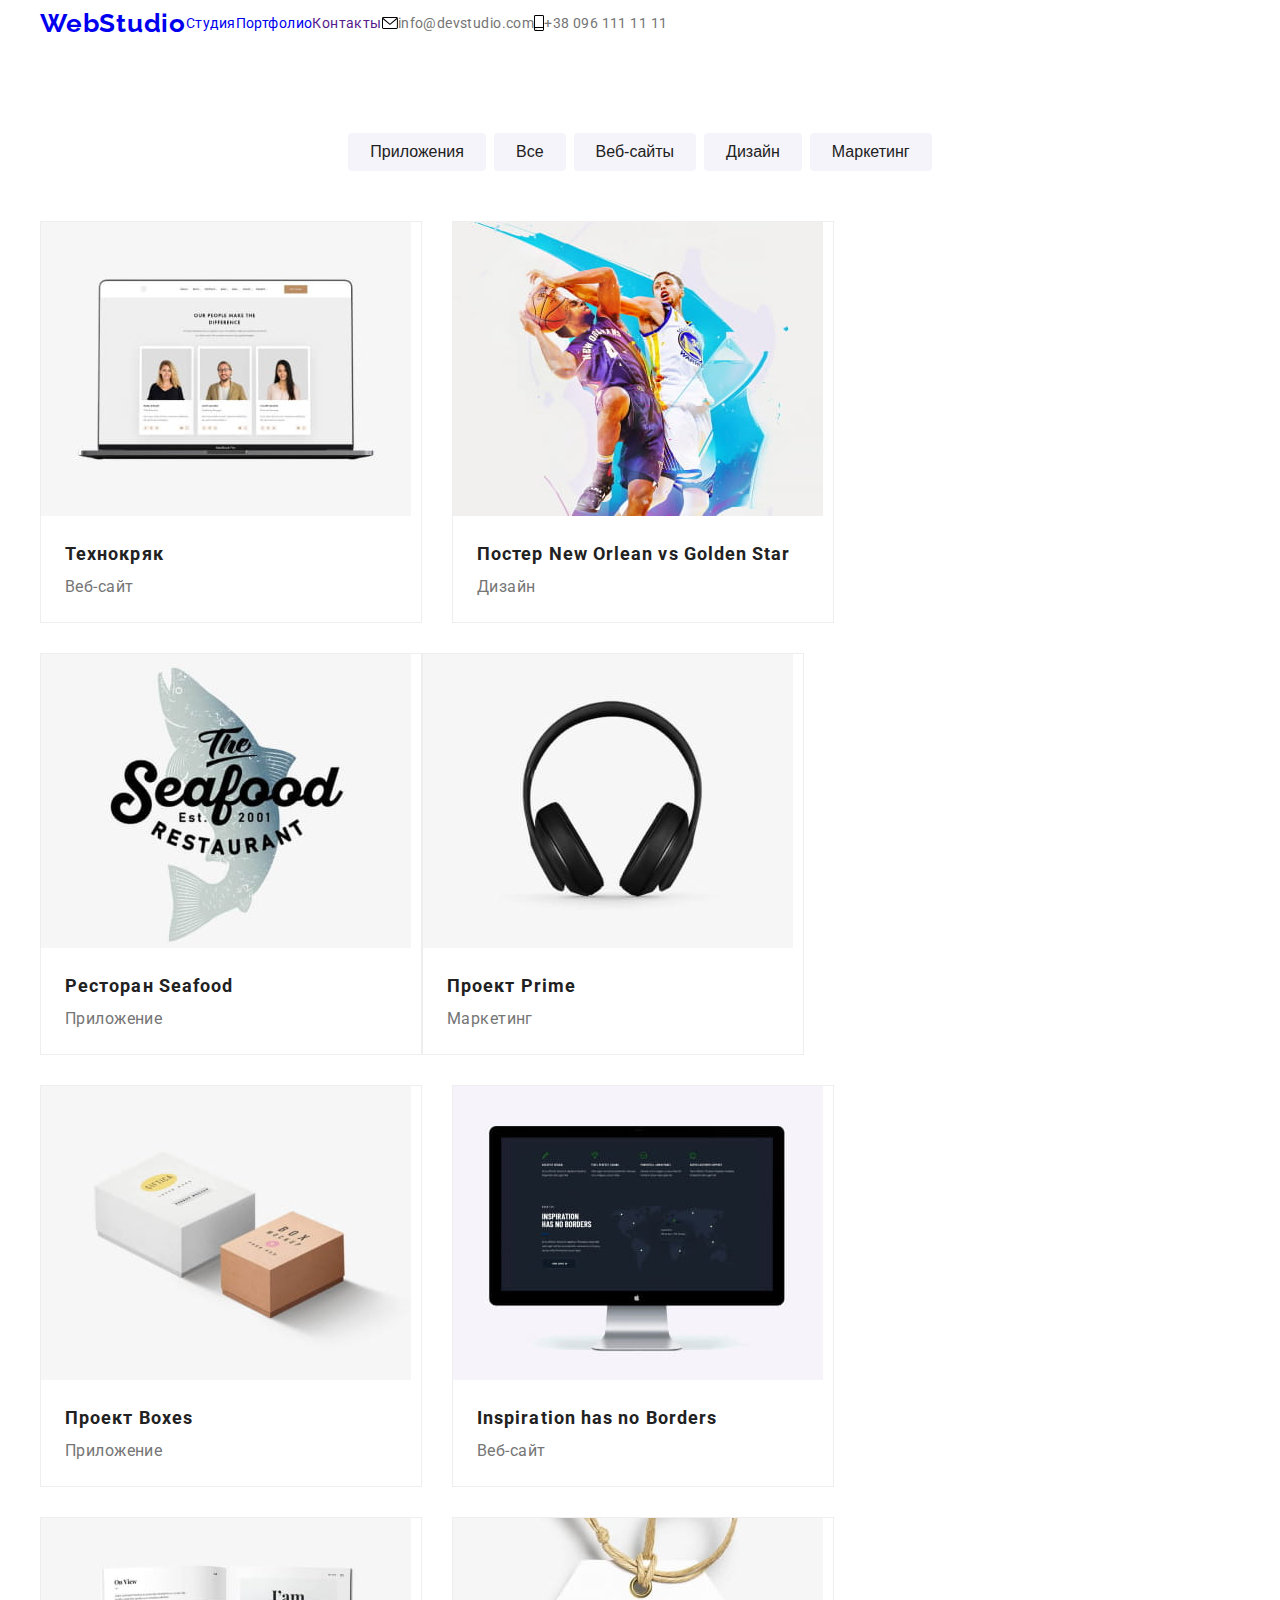
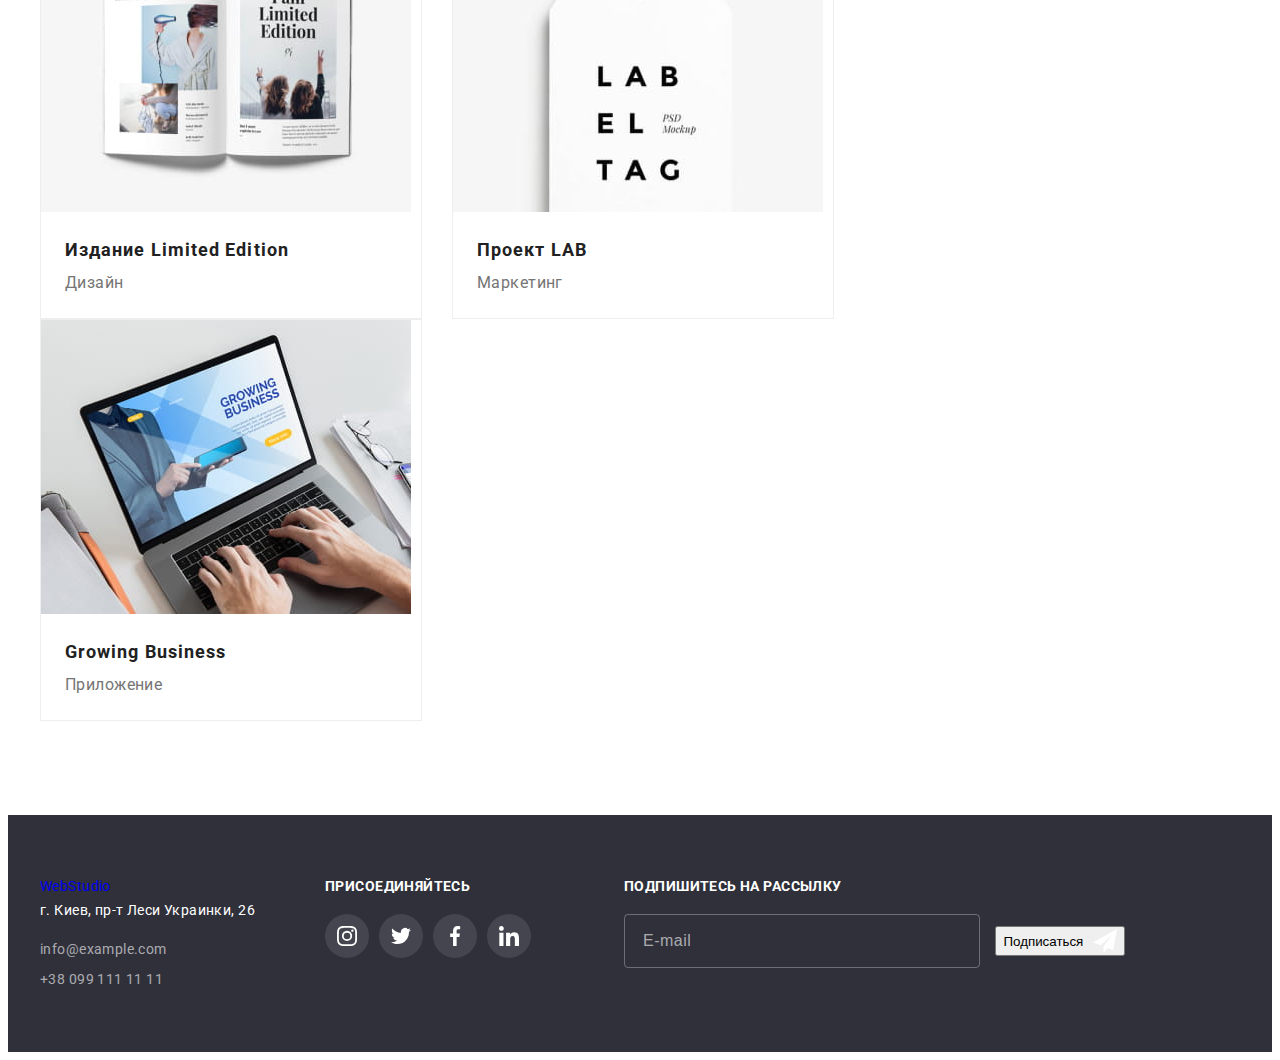
==== portfolio.html @ 0dbab4e1 "BEM" ====
<!DOCTYPE html>
<html lang="ru">
<head>
    <meta charset="UTF-8">
    <meta http-equiv="X-UA-Compatible" content="IE=edge">
    <meta name="viewport" content="width=device-width, initial-scale=1.0">
    <title>Портфолио</title>
    <link rel="stylesheet" href="https://cdnjs.cloudflare.com/ajax/libs/modern-normalize/1.0.0/modern-normalize.min.css"
        integrity="sha512-ISS7cAi1PEhQ8jnbJpJZMd29NlhNj4AWYyLOSp2CE/CsHxTCu+r+t0D2yoJudVrd0/8fTVPUVDzY5Tvli75u/g=="
        crossorigin="anonymous" />
    <link rel="preconnect" href="https://fonts.gstatic.com">
    <link href="https://fonts.googleapis.com/css2?family=Raleway:wght@700&family=Roboto:wght@400;500;700;900&display=swap"
        rel="stylesheet">
    <link rel="stylesheet" href="./css/styles.css">
</head>
<body>
    <!-- Шапка -->
    <header class="border">
        <div class="container flex">
            <a class="logo link" href="./index.html"><span class="logo-first">Web</span><span
                    class="logo-second">Studio</span></a>
            <nav class="pagination">
                <ul class="pagination-list list flex">
                    <li class="pagination-list-item">
                        <a class="pagination-link link" href="./index.html">Студия</a>
                    </li>
                    <li class="pagination-list-item">
                        <a class="pagination-link link current" href="./portfolio.html">Портфолио</a>
                    </li>
                    <li class="pagination-list-item">
                        <a class="pagination-link link" href="">Контакты</a>
                    </li>
                </ul>
            </nav>
            <a class="header-link-mail link flex" href="mailto:info@devstudio.com">
                <svg class="icon-mail" width="16px" height="12px">
                    <use href="./images/icons.svg#icon-envelope">
                    </use>
                </svg>info@devstudio.com</a>
            <a class="header-link-phone link flex" href="tel:+380961111111">
                <svg class="icon-phone" width="10px" height="16px">
                    <use href="./images/icons.svg#icon-smartphone">
                    </use>
                </svg>+38 096 111 11 11</a>
        </div>
    </header>
    <!-- Уникальный контент -->
    <main>
    <section class="gallery">
        <div class="container">
       <h1 class="visually-hidden">Портфолио</h1>
       <!-- Кнопки фильтра -->
       <ul class="buttons-list list flex">
           <li class="buttons-list-item"><button class="gallery-btn btn" type="button">Приложения</button></li>
           <li class="buttons-list-item"><button class="gallery-btn btn" type="button">Все</button></li>
           <li class="buttons-list-item"><button class="gallery-btn btn" type="button">Веб-сайты</button></li>
           <li class="buttons-list-item"><button class="gallery-btn btn" type="button">Дизайн</button></li>
           <li class="buttons-list-item"><button class="gallery-btn btn" type="button">Маркетинг</button></li>
       </ul>
       <!-- Галерея работ -->
       <ul class="gallery-list list flex">
           <li class="gallery-list-item">
               <div class="gallery-text-img">
                   <img src="./images/portfolio/img1.jpg" alt="изображение странички сайта на мониторе ноутбука" width="370" height="294">
                   <div class="gallery-overlay">
                       <p class="gallery-text-item">Технокряк это современная площадка распространения коронавируса. Компании используют эту платформу для цифрового
                    шпионажа и атак на защищённые серверa конкурентов.</p>
                   </div>
               </div>
               <div class="gallery-list-item-text">
               <h2 class="gallery-list-title title">Технокряк</h2>
               <p class="text">Веб-сайт</p>
            </div>
           </li>
           <li class="gallery-list-item">
                <div class="gallery-text-img">
               <img src="./images/portfolio/img2.jpg" alt="постер с двумя баскетболистами в прыжке" width="370" height="294">
               <div class="gallery-overlay">
                       <p class="gallery-text-item">Технокряк это современная площадка распространения коронавируса. Компании используют эту платформу для цифрового
                    шпионажа и атак на защищённые серверa конкурентов.</p>
                    </div>
                    </div>
               <div class="gallery-list-item-text">
               <h2 class="gallery-list-title title">Постер New Orlean vs Golden Star</h2>
               <p class="text">Дизайн</p>
               </div>
           </li>
           <li class="gallery-list-item">
                <div class="gallery-text-img">
               <img src="./images/portfolio/img3.jpg" alt="логотип ресторана" width="370" height="294">
               <div class="gallery-overlay">
                       <p class="gallery-text-item">Технокряк это современная площадка распространения коронавируса. Компании используют эту платформу для цифрового
                    шпионажа и атак на защищённые серверa конкурентов.</p>
                    </div>
                    </div>
               <div class="gallery-list-item-text">
               <h2 class="gallery-list-title title">Ресторан Seafood</h2>
               <p class="text">Приложение</p>
               </div>
           </li>
           <li class="gallery-list-item">
                <div class="gallery-text-img">
               <img src="./images/portfolio/img4.jpg" alt="студийные наушники" width="370" height="294">
               <div class="gallery-overlay">
                       <p class="gallery-text-item">Технокряк это современная площадка распространения коронавируса. Компании используют эту платформу для цифрового
                    шпионажа и атак на защищённые серверa конкурентов.</p>
                    </div>
                    </div>
               <div class="gallery-list-item-text">
               <h2 class="gallery-list-title title">Проект Prime</h2>
               <p class="text">Маркетинг</p>
               </div>
           </li>
           <li class="gallery-list-item">
                <div class="gallery-text-img">
               <img src="./images/portfolio/img5.jpg" alt="две коробки - белая и светло-коричневая" width="370" height="294">
               <div class="gallery-overlay">
                       <p class="gallery-text-item">Технокряк это современная площадка распространения коронавируса. Компании используют эту платформу для цифрового
                    шпионажа и атак на защищённые серверa конкурентов.</p>
                    </div>
                    </div>
               <div class="gallery-list-item-text">
               <h2 class="gallery-list-title title">Проект Boxes</h2>
               <p class="text">Приложение</p>
               </div>
           </li>
           <li class="gallery-list-item">
                <div class="gallery-text-img">
               <img src="./images/portfolio/img6.jpg" alt="страничка сайта на экране монитора" width="370" height="294">
               <div class="gallery-overlay">
                       <p class="gallery-text-item">Технокряк это современная площадка распространения коронавируса. Компании используют эту платформу для цифрового
                    шпионажа и атак на защищённые серверa конкурентов.</p>
                    </div>
                    </div>
               <div class="gallery-list-item-text">
               <h2 class="gallery-list-title title" lang="en">Inspiration has no Borders</h2>
               <p class="text">Веб-сайт</p>
               </div>
           </li>
           <li class="gallery-list-item">
                <div class="gallery-text-img">
               <img src="./images/portfolio/img7.jpg" alt="разворот книги" width="370" height="294">
               <div class="gallery-overlay">
                       <p class="gallery-text-item">Технокряк это современная площадка распространения коронавируса. Компании используют эту платформу для цифрового
                    шпионажа и атак на защищённые серверa конкурентов.</p>
                    </div>
                    </div>
               <div class="gallery-list-item-text">
               <h2 class="gallery-list-title title">Издание Limited Edition</h2>
               <p class="text">Дизайн</p>
               </div>
           </li>
           <li class="gallery-list-item">
                <div class="gallery-text-img">
               <img src="./images/portfolio/img8.jpg" alt="бирка на веревке" width="370" height="294">
               <div class="gallery-overlay">
                       <p class="gallery-text-item">Технокряк это современная площадка распространения коронавируса. Компании используют эту платформу для цифрового
                    шпионажа и атак на защищённые серверa конкурентов.</p>
                    </div>
                    </div>
               <div class="gallery-list-item-text">
               <h2 class="gallery-list-title title">Проект LAB</h2>
               <p class="text">Маркетинг</p>
           </div>
           </li>
           <li class="gallery-list-item">
                <div class="gallery-text-img">
               <img src="./images/portfolio/img9.jpg" alt="человек работает за ноутбуком" width="370" height="294">
               <div class="gallery-overlay">
                       <p class="gallery-text-item">Технокряк это современная площадка распространения коронавируса. Компании используют эту платформу для цифрового
                    шпионажа и атак на защищённые серверa конкурентов.</p>
                    </div>
                    </div>
               <div class="gallery-list-item-text">
               <h2 class="gallery-list-title title" lang="en">Growing Business</h2>
               <p class="text">Приложение</p>
               </div>
           </li>
       </ul>
    </div>
    </section>
    </main>
    <!-- Футер -->
    <footer class="footer">
        <div class="container">
            <div class="footer-flex flex">
                <div class="left">
                    <a class="logo-down link" href="./index.html"><span class="logo-end-first">Web</span><span
                            class="logo-end-second">Studio</span></a>
                    <address>
                        <ul class="adress-list list">
                            <li class="item map-item"><a class="adress-map-link link"
                                    href="https://goo.gl/maps/PGJLxn3vR8UXmiXZ6" target="blanc" rel="noopener noreferrer">г.
                                    Киев, пр-т Леси Украинки, 26</a></li>
                            <li class="item mail-item"><a class="adress-mail-link link"
                                    href="mailto:info@example.com">info@example.com</a></li>
                            <li class="item phone-item"><a class="adress-phone-link link" href="tel:+380991111111">+38 099
                                    111 11 11</a></li>
                        </ul>
                    </address>
                </div>
                <div class="middle">
                    <p class="footer-text text">присоединяйтесь</p>
                    <ul class="footer-s-list list flex">
                        <li class="footer-s-list-item">
                            <a class="footer-s-link link flex" href="">
                                <svg class="footer-s-link-icon" width="20px" height="20px">
                                    <use href="./images/icons.svg#icon-insta"></use>
                                </svg>
                            </a>
                        </li>
                        <li class="footer-s-list-item">
                            <a class="footer-s-link link flex" href="">
                                <svg class="footer-s-link-icon" width="20px" height="20px">
                                    <use href="./images/icons.svg#icon-twit"></use>
                                </svg>
                            </a>
                        </li>
                        <li class="footer-s-list-item">
                            <a class="footer-s-link link flex" href="">
                                <svg class="footer-s-link-icon" width="20px" height="20px">
                                    <use href="./images/icons.svg#icon-fbook"></use>
                                </svg>
                            </a>
                        </li>
                        <li class="footer-s-list-item">
                            <a class="footer-s-link link flex" href="">
                                <svg class="footer-s-link-icon" width="20px" height="20px">
                                    <use href="./images/icons.svg#icon-lin"></use>
                                </svg>
                            </a>
                        </li>
                    </ul>
                </div>
                <div class="right">
                    <form class="footer-form">
                        <p class="footer-text text">подпишитесь на рассылку</p>
                        <label class="footer-label label">
                            <input class="footer-input" type="email" name="email" placeholder="E-mail">
                        </label>
                        <button class="footer-submit-btn btn" type="submit">Подписаться
                            <svg class="footer-icon-send" width="24px" height="24px">
                                <use href="./images/icons.svg#icon-send"></use>
                            </svg>
                        </button>
                    </form>
                </div>
            </div>
        </div>
    </footer>
</body>

</html>
---- css/styles.css ----
/* цвет основного текста #757575 */
/* белый #ffffff */
/* цвет дополнительного текста #212121 */
/* акцент #2196f3 */
/* цвет фона основной #e5e5e5 */
/* цвет фона вторичный #f5f4fa */
/* соцсети и клиенты #AFB1B8 */

/* Универсальные селекторы */
.title {
  margin-bottom: 0;
  margin-top: 0;
}
.list {
  margin-bottom: 0;
  margin-top: 0;
  padding-left: 0;

  list-style: none;
}
.link {
  text-decoration: none;
  display: inline-block;

  transition: color 250ms var(--time-transition);
}
.link:hover,
.link:focus {
  color: var(--accent-color);
}
.text {
  margin-bottom: 0;
  margin-top: 0;
}
img {
  display: block;
  max-width: 100%;
  height: auto;
}
.flex {
  display: flex;
  flex-wrap: wrap;
  align-items: center;
}

/* inherit */
body {
  color: var(--primary-text-color);
  font-family: 'Roboto', sans-serif;
  font-style: normal;
  font-size: 14px;
  line-height: 1.71;
  letter-spacing: 0.03em;

  background-color: var(--primary-bgc);
}
.container {
  width: 1200px;
  padding-left: 15px;
  padding-right: 15px;
  margin-left: auto;
  margin-right: auto;
}
.button {
  width: 200px;
  height: 50px;
  padding-top: 10px;
  padding-bottom: 10px;
  padding-left: 0;
  padding-right: 0;
  border: none;

  color: var(--primary-bgc);
  font-family: inherit;
  font-weight: 700;
  font-size: 16px;
  line-height: 1.88;
  letter-spacing: 0.06em;
  cursor: pointer;

  background-color: var(--accent-color);
  border-radius: 4px;
}

.header-link-mail,
.header-link-phone {
  color: inherit;
}

/* logo */
.logo {
  font-family: 'Raleway', sans-serif;
  font-weight: 700;
  font-size: 26px;
  line-height: 1.19;
  letter-spacing: 0.03em;
}
.header__logo {
  margin-right: 93px;
}
.logo--first-color {
  color: var(--accent-color);
}
.header__logo--second-color {
  color: #000000;
}
.footer__logo--second-color {
  color: var(--primary-bgc);
}
.footer__logo {
  display: block;
  margin-bottom: 20px;
}

/* header */
.header__link,
.pagination__list {
  color: var(--primary-text-color);
  font-weight: 500;
  font-size: 14px;
  line-height: 1.14;
  letter-spacing: 0.02em;
}
.header__link--mail {
  margin-left: auto;
  margin-right: 50px;
}
.pagination__item:not(:last-child) {
  position: relative;

  margin-right: 50px;
}
.pagination__link {
  display: block;
  padding-top: 32px;
  padding-bottom: 32px;

  color: var(--secondary-color);
}

.pagination__link--current {
  color: var(--accent-color);
}

.pagination__link--current::after {
  content: '';
  position: absolute;
  bottom: 0;
  left: 0;

  width: 100%;
  height: 4px;
  background-color: var(--accent-color);
  border-radius: 2px;
}
.visually-hidden {
  position: absolute !important;
  clip: rect(1px 1px 1px 1px);
  clip: rect(1px, 1px, 1px, 1px);
  padding: 0 !important;
  border: 0 !important;
  height: 1px !important;
  width: 1px !important;
  overflow: hidden;
}
/* переменные */
:root {
  --primary-text-color: #757575;
  --secondary-color: #212121;
  --accent-color: #2196f3;
  --primary-bgc: #ffffff;
  --secondary-bgc: #f5f4fa;
  --icons-color: #afb1b8;
  --time-transition: cubic-bezier(0.4, 0, 0.2, 1);
}

.header--border {
  border-bottom: 1px solid #ececec;
}

.header__mail-icon {
  margin-right: 10px;
  fill: currentColor;
}
.header__phone-icon {
  margin-right: 10px;
  fill: currentColor;
}

/* Hero */
.hero {
  min-height: 600px;
  max-width: 1600px;
  margin-left: auto;
  margin-right: auto;
  padding-top: 200px;
  padding-bottom: 200px;

  background-color: #c4c4c4;
  background-image: linear-gradient(
      to right,
      rgba(47, 48, 58, 0.4),
      rgba(47, 48, 58, 0.4)
    ),
    url(../images/hero.jpg);
  background-repeat: no-repeat;
  background-position: center;
}
.hero__title {
  margin-top: 0;
  margin-bottom: 30px;

  color: var(--primary-bgc);
  font-weight: 900;
  font-size: 44px;
  line-height: 1.36;
  text-align: center;
  letter-spacing: 0.06em;
  text-transform: uppercase;
}
.hero__button {
  margin-left: 485px;
}

/* Modal window */

.backdrop {
  position: fixed;
  top: 0;
  left: 0;
  width: 100%;
  height: 100%;
  z-index: 1;

  background-color: rgba(0, 0, 0, 0.2);

  opacity: 1;
  transition: opacity 250ms var(--time-transition);
}

.is-hidden {
  opacity: 0;
  pointer-events: none;
}

.is-hidden .modal {
  transform: translate(-50%, -50%) scale(0);
}

.modal {
  position: fixed;
  width: 528px;
  height: 581px;
  top: 50%;
  left: 50%;

  background-color: var(--primary-bgc);
  box-shadow: 0px 1px 3px rgba(0, 0, 0, 0.12), 0px 1px 1px rgba(0, 0, 0, 0.14),
    0px 2px 1px rgba(0, 0, 0, 0.2);
  border-radius: 4px;

  transform: translate(-50%, -50%) scale(1);
  transition: transform 250ms var(--time-transition);
}

.modal__close-btn {
  position: absolute;
  width: 30px;
  height: 30px;
  right: 8px;
  top: 8px;

  cursor: pointer;

  background-color: transparent;
  box-sizing: border-box;
  border: 1px solid rgba(0, 0, 0, 0.1);
  border-radius: 50%;

  transition: outline 250ms var(--time-transition),
    color 250ms var(--time-transition);
}

.modal__close-icon {
  fill: currentColor;
  position: absolute;
  top: 50%;
  left: 50%;
  transform: translate(-50%, -50%);
}

.modal__close-btn:focus,
.modal__close-btn:hover {
  color: var(--accent-color);
  outline: transparent;
}

.modal__text {
  margin: 0;
  padding-top: 40px;
  padding-left: 40px;
  padding-right: 40px;
  margin-bottom: 12px;

  color: var(--secondary-color);
  font-weight: 700;
  font-size: 20px;
  line-height: 1.15;
  text-align: center;
  letter-spacing: 0.03em;
}

.modal__form {
  padding-left: 40px;
  padding-right: 40px;
}

.modal__box {
  display: flex;
  flex-direction: column;
  margin-bottom: 10px;

  color: var(--primary-text-color);
  font-weight: 400;
  font-size: 12px;
  line-height: 1.16;
  letter-spacing: 0.01em;
}
.modal__label {
  position: relative;
  margin-top: 4px;
}

.modal__input {
  width: 100%;
  padding-left: 30px;
  height: 40px;
  margin: 0;

  background-color: transparent;
  border: 1px solid rgba(33, 33, 33, 0.2);
  border-radius: 4px;

  transition: outline 250ms var(--time-transition),
    border 250ms var(--time-transition);
}

.modal__icon {
  position: absolute;
  top: 50%;
  left: 15px;
  transform: translateY(-50%);
  fill: #000;

  transition: fill 250ms var(--time-transition);
}

.modal__input:focus + .modal__icon {
  fill: var(--accent-color);
}
.modal__input:focus {
  outline: transparent;
  border: 1px solid var(--accent-color);
}
textarea.modal__input {
  resize: none;
  height: 120px;

  padding-top: 12px;
  padding-bottom: 12px;
  padding-left: 16px;
  padding-right: 16px;
}

.modal__input::placeholder {
  font-weight: 400;
  font-size: 12px;
  line-height: 1.16;
  letter-spacing: 0.01em;

  color: rgba(117, 117, 117, 0.5);
}

.modal__checkbox {
  display: flex;
  align-items: center;
  justify-content: center;
}

.modal__checkbox-input {
  -webkit-appearance: none;
  -moz-appearance: none;
  appearance: none;
}

.modal__checkbox-icon {
  margin-right: 7px;
  fill: transparent;

  background-color: transparent;
  border-radius: 2px;
  border: 2px solid #000;

  transition: background-color 250ms var(--time-transition),
    fill 250ms var(--time-transition), border 250ms var(--time-transition);
}

.modal__checkbox-input:focus + .modal__checkbox-icon {
  outline: 3px solid var(--accent-color);
}

.modal__checkbox-input:checked + .modal__checkbox-icon {
  background-color: var(--accent-color);
  fill: var(--primary-bgc);
  border: transparent;
}

.modal__link {
  color: var(--accent-color);
}

.modal__submit-button {
  margin-top: 30px;
  margin-left: 124px;
  margin-right: 124px;
  margin-bottom: 40px;
}
/* Features */
.features {
  padding-top: 94px;
}
.features__item {
  width: calc((100% - 3 * 30px) / 4);
}
.features__item:not(:last-child) {
  margin-right: 30px;
}
.features__icon {
  width: 270px;
  height: 120px;
  justify-content: center;
  margin-bottom: 30px;

  background-color: #f5f4fa;
  border-radius: 4px;
}
.features__title {
  margin-bottom: 10px;

  color: var(--secondary-color);
  font-weight: 700;
  font-size: 14px;
  line-height: 1.14;
  letter-spacing: 0.03em;
  text-transform: uppercase;
}

/* Projects */
.projects {
  padding-top: 94px;
  padding-bottom: 94px;
}
.projects__title,
.team__title,
.clients-title {
  margin-bottom: 50px;

  color: var(--secondary-color);
  font-weight: 700;
  font-size: 36px;
  line-height: 1.17;
  text-align: center;
  letter-spacing: 0.03em;
}
.projects__item {
  position: relative;
  width: calc((100% - 2 * 30px) / 3);
}
.projects__item:not(:last-child) {
  margin-right: 30px;
}

.projects__text {
  position: absolute;
  top: 100%;
  transform: translateY(-100%);

  width: 370px;
  height: 70px;
  display: flex;
  align-items: center;
  justify-content: center;

  color: var(--primary-bgc);
  font-size: 14px;
  line-height: 1.14;
  letter-spacing: 0.03em;
  text-transform: uppercase;

  background-color: rgba(47, 48, 58, 0.8);
}
/* Team */
.team {
  padding-bottom: 94px;
  padding-top: 94px;

  font-weight: 400;
  font-size: 16px;
  line-height: 1.19;
  text-align: center;

  background-color: var(--secondary-bgc);
}
.team__item {
  width: calc((100% - 3 * 30px) / 4);

  background-color: var(--primary-bgc);
  box-shadow: 0px 1px 3px rgba(0, 0, 0, 0.12), 0px 1px 1px rgba(0, 0, 0, 0.14),
    0px 2px 1px rgba(0, 0, 0, 0.2);
  border-radius: 0px 0px 4px 4px;
}
.team__item:not(:last-child) {
  margin-right: 30px;
}

.team__box {
  padding-top: 30px;
  padding-bottom: 16px;
  padding-left: auto;
  padding-right: auto;
}

.team__item-title {
  color: var(--secondary-color);
  font-weight: 500;
  font-size: 16px;
  letter-spacing: 0.03em;
}

.social__list {
  padding-bottom: 30px;
  margin-left: 32px;
  margin-right: 32px;
}

.s-link {
  justify-content: center;
  width: 44px;
  height: 44px;

  color: var(--icons-color);

  background-color: var(--primary-bgc);
  border-radius: 50%;

  transition: background-color 250ms var(--time-transition),
    color 250ms var(--time-transition);
}

.s-list-item:not(:last-child) {
  margin-right: 10px;
}
.s-icon {
  fill: currentColor;
}

.s-link:hover,
.s-link:focus {
  background-color: var(--accent-color);
  color: var(--primary-bgc);
}

/* Clients */
.clients {
  padding-top: 94px;
  padding-bottom: 94px;
}

.clients-link {
  justify-content: center;
  width: 170px;
  height: 92px;

  color: var(--icons-color);

  border: 1px solid var(--icons-color);
  border-radius: 4px;

  transition: border 250ms var(--time-transition),
    color 250ms var(--time-transition);
}

.clients-list-item:not(:last-child) {
  margin-right: 30px;
}

.clients-link:hover,
.clients-link:focus {
  border: 1px solid var(--accent-color);
}

.clients-icon {
  fill: currentColor;
}

/* Footer */
.footer {
  padding-top: 60px;
  padding-bottom: 60px;

  background-color: #2f303a;
}
.adress-list > .item {
  font-style: normal;
  font-weight: 400;
  font-size: 14px;
  line-height: 1.71;
}
.map-item {
  margin-bottom: 15px;
}
.mail-item {
  margin-bottom: 6px;
}
.adress-map-link {
  color: var(--primary-bgc);
}
.adress-mail-link,
.adress-phone-link {
  color: rgba(255, 255, 255, 0.6);
}

.footer-flex {
  align-items: baseline;
}

.left {
  margin-right: 70px;
}

.footer-text {
  margin-bottom: 20px;

  color: var(--primary-bgc);
  font-weight: 700;
  font-size: 14px;
  line-height: 16px;
  letter-spacing: 1.14;
  text-transform: uppercase;
}

.footer-s-list-item:not(:last-child) {
  margin-right: 10px;
}

.footer-s-link {
  align-content: ;
  justify-content: center;
  width: 44px;
  height: 44px;

  color: var(--primary-bgc);

  background-color: rgba(255, 255, 255, 0.1);
  border-radius: 50%;

  transition: background-color 250ms var(--time-transition);
}

.footer-s-link:hover,
.footer-s-link:focus {
  background-color: var(--accent-color);
  color: var(--primary-bgc);
}

.footer-s-link-icon {
  fill: currentColor;
}

.middle {
  margin-right: 93px;
}

.right {
  width: 570px;
}

.footer-input {
  height: 50px;
  width: 350px;
  margin: 0;
  background-color: transparent;
  border: 1px solid rgba(255, 255, 255, 0.3);
  border-radius: 4px;
}

.footer-input::placeholder {
  padding-left: 16px;

  font-size: 16px;
  line-height: 1.25;
  letter-spacing: 0.03em;

  color: rgba(255, 255, 255, 0.6);
}

.footer-submit-btn {
  margin-left: 12px;
  display: inline-flex;
  justify-content: center;
  align-items: center;
}

.footer-icon-send {
  margin-left: 10px;
  fill: var(--primary-bgc);
}
/* ПОРТФОЛИО */
.gallery {
  padding-top: 94px;

  font-size: 16px;
  line-height: 1.88;
}
.gallery-list-title {
  color: var(--secondary-color);
  font-weight: 700;
  font-size: 18px;
  line-height: 2;
  letter-spacing: 0.06em;
}
/* Buttons */
.gallery-btn {
  padding: 6px 22px;

  color: var(--secondary-color);
  font-weight: 500;
  font-size: 16px;
  line-height: 1.63;

  background-color: var(--secondary-bgc);
  border: none;
  border-radius: 4px;

  transition: color 250ms var(--time-transition),
    background-color 250ms var(--time-transition),
    box-shadow 250ms var(--time-transition);
}
.gallery-btn:hover,
.gallery-btn:focus {
  color: var(--primary-bgc);

  background-color: var(--accent-color);
  box-shadow: 0px 3px 1px rgba(0, 0, 0, 0.1), 0px 1px 2px rgba(0, 0, 0, 0.08),
    0px 2px 2px rgba(0, 0, 0, 0.12);
}

/* Gallery */
.buttons-list {
  justify-content: center;
  margin-bottom: 50px;
}
.buttons-list .buttons-list-item:not(:last-child) {
  margin-right: 8px;
}
.gallery-list {
  padding-bottom: 94px;
}
.gallery-list-item {
  width: calc((100% - 2 * 30px) / 3);

  border: 1px solid #eeeeee;

  transition: box-shadow 250ms var(--time-transition);
}
.gallery-list-item:hover,
.gallery-list-item:focus {
  box-shadow: 0px 1px 1px rgba(0, 0, 0, 0.12), 0px 4px 4px rgba(0, 0, 0, 0.06),
    1px 4px 6px rgba(0, 0, 0, 0.16);
}
.gallery-list-item:not(:nth-child(3n)) {
  margin-right: 30px;
}
.gallery-list-item:not(:nth-last-child(-n + 3)) {
  margin-bottom: 30px;
}
.gallery-list-item-text {
  padding-top: 20px;
  padding-bottom: 20px;
  padding-left: 24px;
  padding-right: 24px;
}

.gallery-text-img {
  position: relative;
  overflow: hidden;
}

.gallery-list-item:hover .gallery-overlay,
.gallery-list-item:focus .gallery-overlay {
  transform: translateY(0);
}

.gallery-overlay {
  position: absolute;
  bottom: 0;

  width: 100%;
  height: 100%;

  color: var(--primary-bgc);
  font-size: 18px;
  line-height: 1.56;

  background-color: rgba(33, 150, 243, 0.9);
  transform: translateY(100%);

  transition: transform 250ms var(--time-transition);
}

.gallery-text-item {
  margin: 0;
  padding-left: 24px;
  padding-right: 24px;
  padding-top: 63px;
  padding-bottom: 63px;
}
/* section * {
  outline: 1px solid tomato;
} */
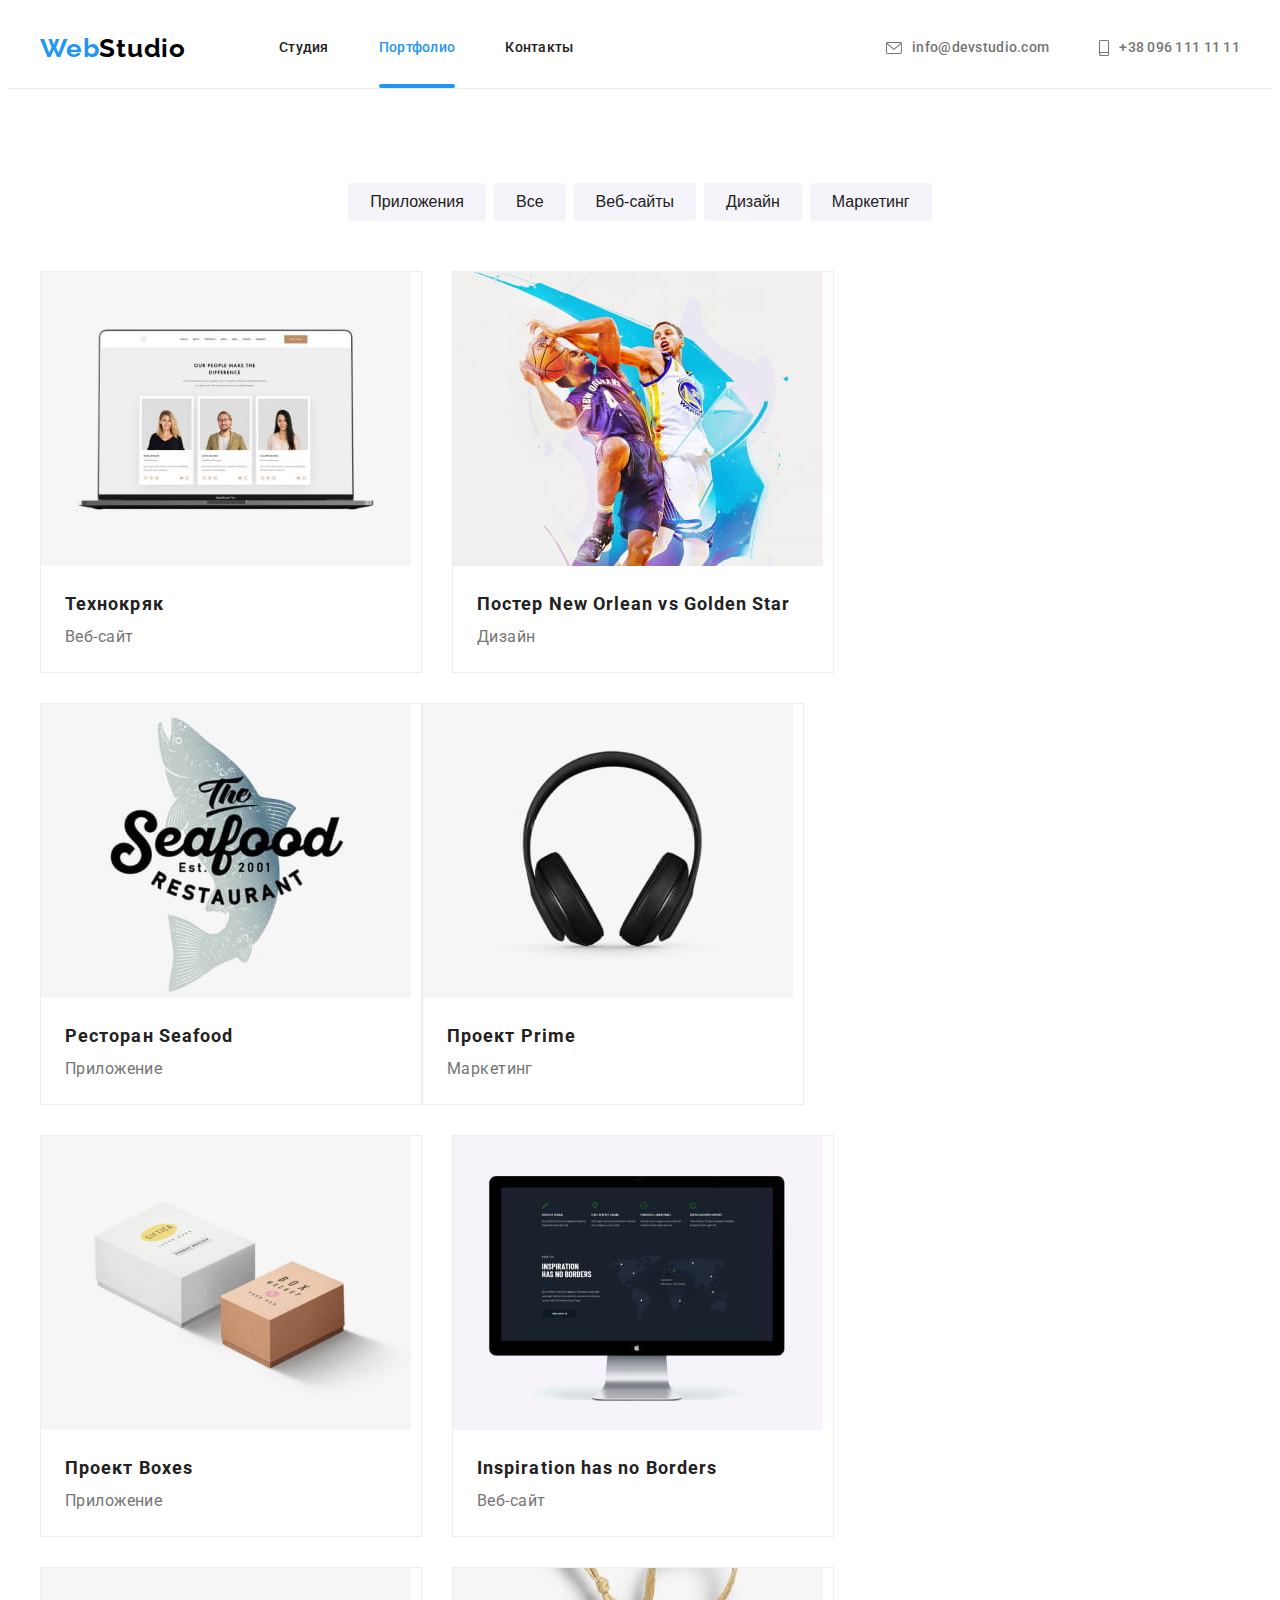
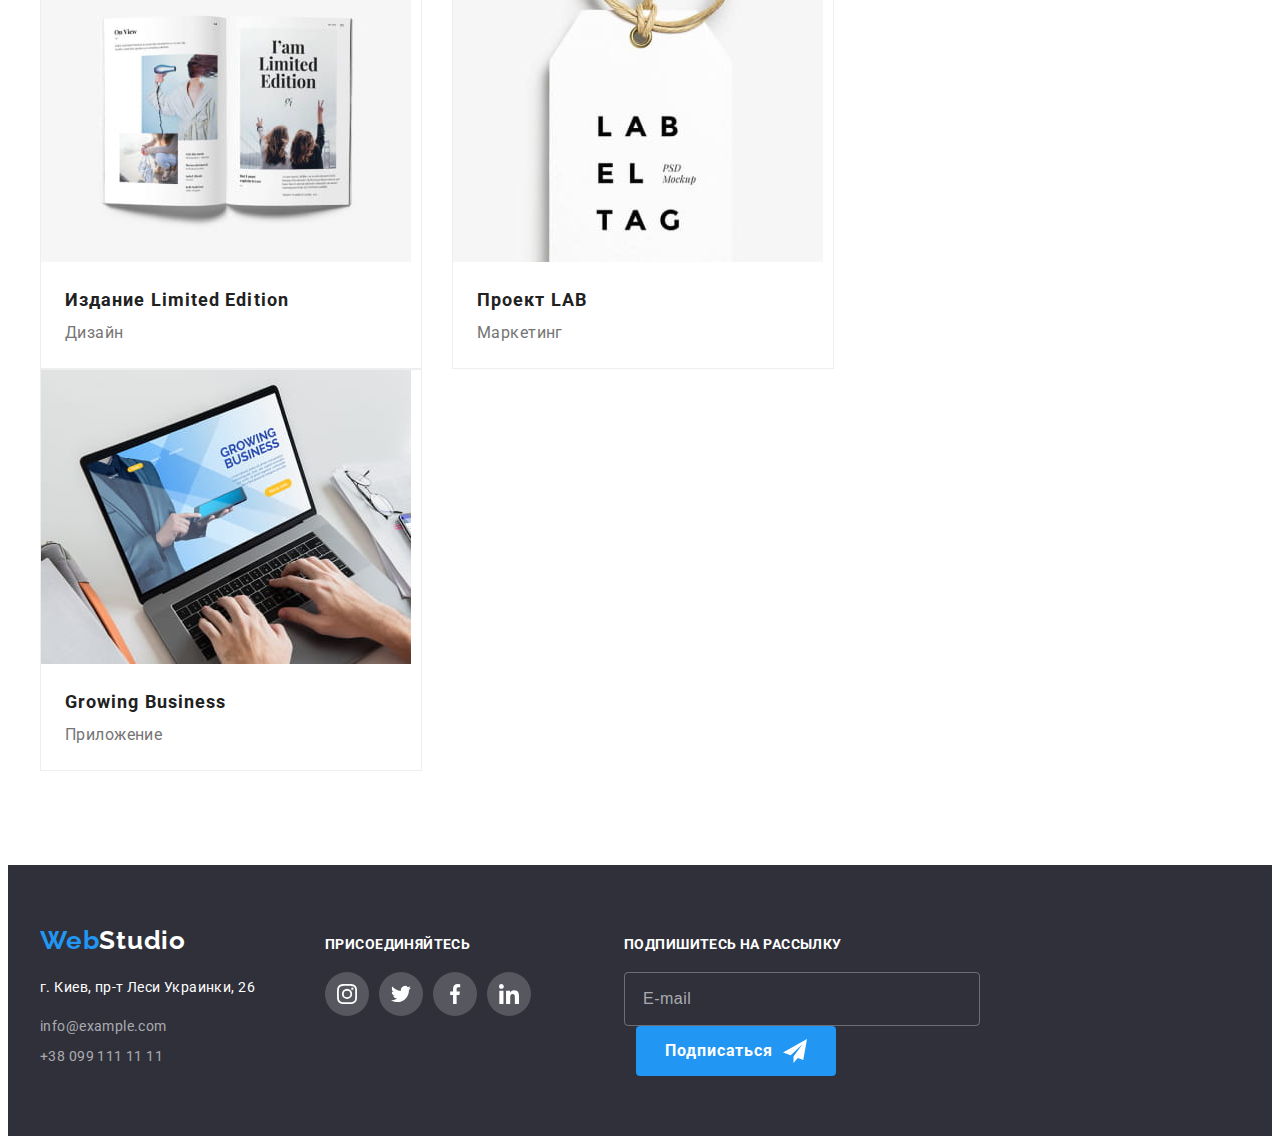
==== commit 3f4b3aa1: "header-footer" ====
--- a/portfolio.html
+++ b/portfolio.html
@@ -15,30 +15,30 @@
 </head>
 <body>
     <!-- Шапка -->
-    <header class="border">
+    <header class=" header header--border">
         <div class="container flex">
-            <a class="logo link" href="./index.html"><span class="logo-first">Web</span><span
-                    class="logo-second">Studio</span></a>
-            <nav class="pagination">
-                <ul class="pagination-list list flex">
-                    <li class="pagination-list-item">
-                        <a class="pagination-link link" href="./index.html">Студия</a>
+            <a class="header__logo logo link" href="./index.html"><span class="logo--first-color">Web</span><span
+                    class="header__logo--second-color">Studio</span></a>
+            <nav class="header__pagination pagination">
+                <ul class="pagination__list list flex">
+                    <li class="pagination__item">
+                        <a class="pagination__link link" href="./index.html">Студия</a>
                     </li>
-                    <li class="pagination-list-item">
-                        <a class="pagination-link link current" href="./portfolio.html">Портфолио</a>
+                    <li class="pagination__item">
+                        <a class="pagination__link link pagination__link--current" href="./portfolio.html">Портфолио</a>
                     </li>
-                    <li class="pagination-list-item">
-                        <a class="pagination-link link" href="">Контакты</a>
+                    <li class="pagination__item">
+                        <a class="pagination__link link" href="">Контакты</a>
                     </li>
                 </ul>
             </nav>
-            <a class="header-link-mail link flex" href="mailto:info@devstudio.com">
-                <svg class="icon-mail" width="16px" height="12px">
+            <a class="header__link header__link--mail link flex" href="mailto:info@devstudio.com">
+                <svg class="header__icon header__mail-icon" width="16px" height="12px">
                     <use href="./images/icons.svg#icon-envelope">
                     </use>
                 </svg>info@devstudio.com</a>
-            <a class="header-link-phone link flex" href="tel:+380961111111">
-                <svg class="icon-phone" width="10px" height="16px">
+            <a class="header__link header__link--phone link flex" href="tel:+380961111111">
+                <svg class="header__icon header__phone-icon" width="10px" height="16px">
                     <use href="./images/icons.svg#icon-smartphone">
                     </use>
                 </svg>+38 096 111 11 11</a>
@@ -183,49 +183,50 @@
     <!-- Футер -->
     <footer class="footer">
         <div class="container">
-            <div class="footer-flex flex">
+            <div class="footer__box flex">
                 <div class="left">
-                    <a class="logo-down link" href="./index.html"><span class="logo-end-first">Web</span><span
-                            class="logo-end-second">Studio</span></a>
+                    <a class="footer__logo logo link" href="./index.html"><span
+                            class="logo--first-color">Web</span><span
+                            class="footer__logo--second-color">Studio</span></a>
                     <address>
-                        <ul class="adress-list list">
-                            <li class="item map-item"><a class="adress-map-link link"
-                                    href="https://goo.gl/maps/PGJLxn3vR8UXmiXZ6" target="blanc" rel="noopener noreferrer">г.
-                                    Киев, пр-т Леси Украинки, 26</a></li>
-                            <li class="item mail-item"><a class="adress-mail-link link"
+                        <ul class="adress list">
+                            <li class="adress__map-item"><a class="adress__map-link link"
+                                    href="https://goo.gl/maps/PGJLxn3vR8UXmiXZ6">г. Киев, пр-т Леси Украинки, 26</a></li>
+                            <li class="adress__mail-item"><a class="adress__mail-link link"
                                     href="mailto:info@example.com">info@example.com</a></li>
-                            <li class="item phone-item"><a class="adress-phone-link link" href="tel:+380991111111">+38 099
-                                    111 11 11</a></li>
+                            <li class="adress__phone-item"><a class="adress__phone-link link" href="tel:+380991111111">+38
+                                    099 111 11 11</a></li>
                         </ul>
                     </address>
                 </div>
                 <div class="middle">
-                    <p class="footer-text text">присоединяйтесь</p>
-                    <ul class="footer-s-list list flex">
-                        <li class="footer-s-list-item">
-                            <a class="footer-s-link link flex" href="">
-                                <svg class="footer-s-link-icon" width="20px" height="20px">
+                    <p class="footer__appeal text">присоединяйтесь</p>
+                    <ul class="list flex">
+                        <li class="footer__social-item">
+                            <a class="footer__social-item link flex" href="" >
+                                <svg class="footer__social-icon" width="20px" height="20px">
                                     <use href="./images/icons.svg#icon-insta"></use>
                                 </svg>
                             </a>
                         </li>
-                        <li class="footer-s-list-item">
-                            <a class="footer-s-link link flex" href="">
-                                <svg class="footer-s-link-icon" width="20px" height="20px">
+                        <li class="footer__social-item">
+                            <a class="footer__social-item link flex" href="" >
+                                <svg class="footer__social-icon" width="20px" height="20px">
                                     <use href="./images/icons.svg#icon-twit"></use>
                                 </svg>
                             </a>
                         </li>
-                        <li class="footer-s-list-item">
-                            <a class="footer-s-link link flex" href="">
-                                <svg class="footer-s-link-icon" width="20px" height="20px">
+                        <li class="footer__social-item">
+                            <a class="footer__social-item link flex" href="" >
+                                <svg class="footer__social-icon" width="20px" height="20px">
                                     <use href="./images/icons.svg#icon-fbook"></use>
                                 </svg>
                             </a>
                         </li>
-                        <li class="footer-s-list-item">
-                            <a class="footer-s-link link flex" href="">
-                                <svg class="footer-s-link-icon" width="20px" height="20px">
+                        <li class="footer__social-item">
+                            <a class="footer__social-item link flex" href="" target="blanc"
+                                    rel="noopener noreferrer">
+                                <svg class="footer__social-icon" width="20px" height="20px">
                                     <use href="./images/icons.svg#icon-lin"></use>
                                 </svg>
                             </a>
@@ -233,13 +234,13 @@
                     </ul>
                 </div>
                 <div class="right">
-                    <form class="footer-form">
-                        <p class="footer-text text">подпишитесь на рассылку</p>
-                        <label class="footer-label label">
-                            <input class="footer-input" type="email" name="email" placeholder="E-mail">
+                    <form>
+                        <p class="footer__appeal text">подпишитесь на рассылку</p>
+                        <label>
+                            <input class="footer__input" type="email" name="email" placeholder="E-mail">
                         </label>
-                        <button class="footer-submit-btn btn" type="submit">Подписаться
-                            <svg class="footer-icon-send" width="24px" height="24px">
+                        <button class="footer__submit-button button" type="submit">Подписаться
+                            <svg class="footer__send-icon" width="24px" height="24px">
                                 <use href="./images/icons.svg#icon-send"></use>
                             </svg>
                         </button>
--- a/css/styles.css
+++ b/css/styles.css
@@ -462,7 +462,7 @@
 }
 .projects__title,
 .team__title,
-.clients-title {
+.clients__title {
   margin-bottom: 50px;
 
   color: var(--secondary-color);
@@ -537,13 +537,13 @@
   letter-spacing: 0.03em;
 }
 
-.social__list {
+.socials__list {
   padding-bottom: 30px;
   margin-left: 32px;
   margin-right: 32px;
 }
 
-.s-link {
+.socials__link {
   justify-content: center;
   width: 44px;
   height: 44px;
@@ -557,15 +557,15 @@
     color 250ms var(--time-transition);
 }
 
-.s-list-item:not(:last-child) {
+.socials__item:not(:last-child) {
   margin-right: 10px;
 }
-.s-icon {
+.socials__icon {
   fill: currentColor;
 }
 
-.s-link:hover,
-.s-link:focus {
+.socials__link:hover,
+.socials__link:focus {
   background-color: var(--accent-color);
   color: var(--primary-bgc);
 }
@@ -576,7 +576,7 @@
   padding-bottom: 94px;
 }
 
-.clients-link {
+.clients__link {
   justify-content: center;
   width: 170px;
   height: 92px;
@@ -590,16 +590,16 @@
     color 250ms var(--time-transition);
 }
 
-.clients-list-item:not(:last-child) {
+.clients__item:not(:last-child) {
   margin-right: 30px;
 }
 
-.clients-link:hover,
-.clients-link:focus {
+.clients__link:hover,
+.clients__link:focus {
   border: 1px solid var(--accent-color);
 }
 
-.clients-icon {
+.clients__icon {
   fill: currentColor;
 }
 
@@ -610,35 +610,40 @@
 
   background-color: #2f303a;
 }
-.adress-list > .item {
+
+.footer__box {
+  align-items: baseline;
+}
+
+.left {
+  margin-right: 70px;
+}
+
+.adress {
   font-style: normal;
   font-weight: 400;
   font-size: 14px;
   line-height: 1.71;
 }
-.map-item {
+.adress__map-item {
   margin-bottom: 15px;
 }
-.mail-item {
+.adress__mail-item {
   margin-bottom: 6px;
 }
-.adress-map-link {
-  color: var(--primary-bgc);
-}
-.adress-mail-link,
-.adress-phone-link {
+.adress__map-link {
+  color: var(--primary-bgc);
+}
+.adress__mail-link,
+.adress__phone-link {
   color: rgba(255, 255, 255, 0.6);
 }
 
-.footer-flex {
-  align-items: baseline;
-}
-
-.left {
-  margin-right: 70px;
-}
-
-.footer-text {
+.middle {
+  margin-right: 93px;
+}
+
+.footer__appeal {
   margin-bottom: 20px;
 
   color: var(--primary-bgc);
@@ -649,11 +654,11 @@
   text-transform: uppercase;
 }
 
-.footer-s-list-item:not(:last-child) {
+.footer__social-item:not(:last-child) {
   margin-right: 10px;
 }
 
-.footer-s-link {
+.footer__social-item {
   align-content: ;
   justify-content: center;
   width: 44px;
@@ -667,25 +672,21 @@
   transition: background-color 250ms var(--time-transition);
 }
 
-.footer-s-link:hover,
-.footer-s-link:focus {
+.footer__social-item:hover,
+.footer__social-item:focus {
   background-color: var(--accent-color);
   color: var(--primary-bgc);
 }
 
-.footer-s-link-icon {
+.footer__social-icon {
   fill: currentColor;
-}
-
-.middle {
-  margin-right: 93px;
 }
 
 .right {
   width: 570px;
 }
 
-.footer-input {
+.footer__input {
   height: 50px;
   width: 350px;
   margin: 0;
@@ -694,7 +695,7 @@
   border-radius: 4px;
 }
 
-.footer-input::placeholder {
+.footer__input::placeholder {
   padding-left: 16px;
 
   font-size: 16px;
@@ -704,14 +705,14 @@
   color: rgba(255, 255, 255, 0.6);
 }
 
-.footer-submit-btn {
+.footer__submit-button {
   margin-left: 12px;
   display: inline-flex;
   justify-content: center;
   align-items: center;
 }
 
-.footer-icon-send {
+.footer__send-icon {
   margin-left: 10px;
   fill: var(--primary-bgc);
 }
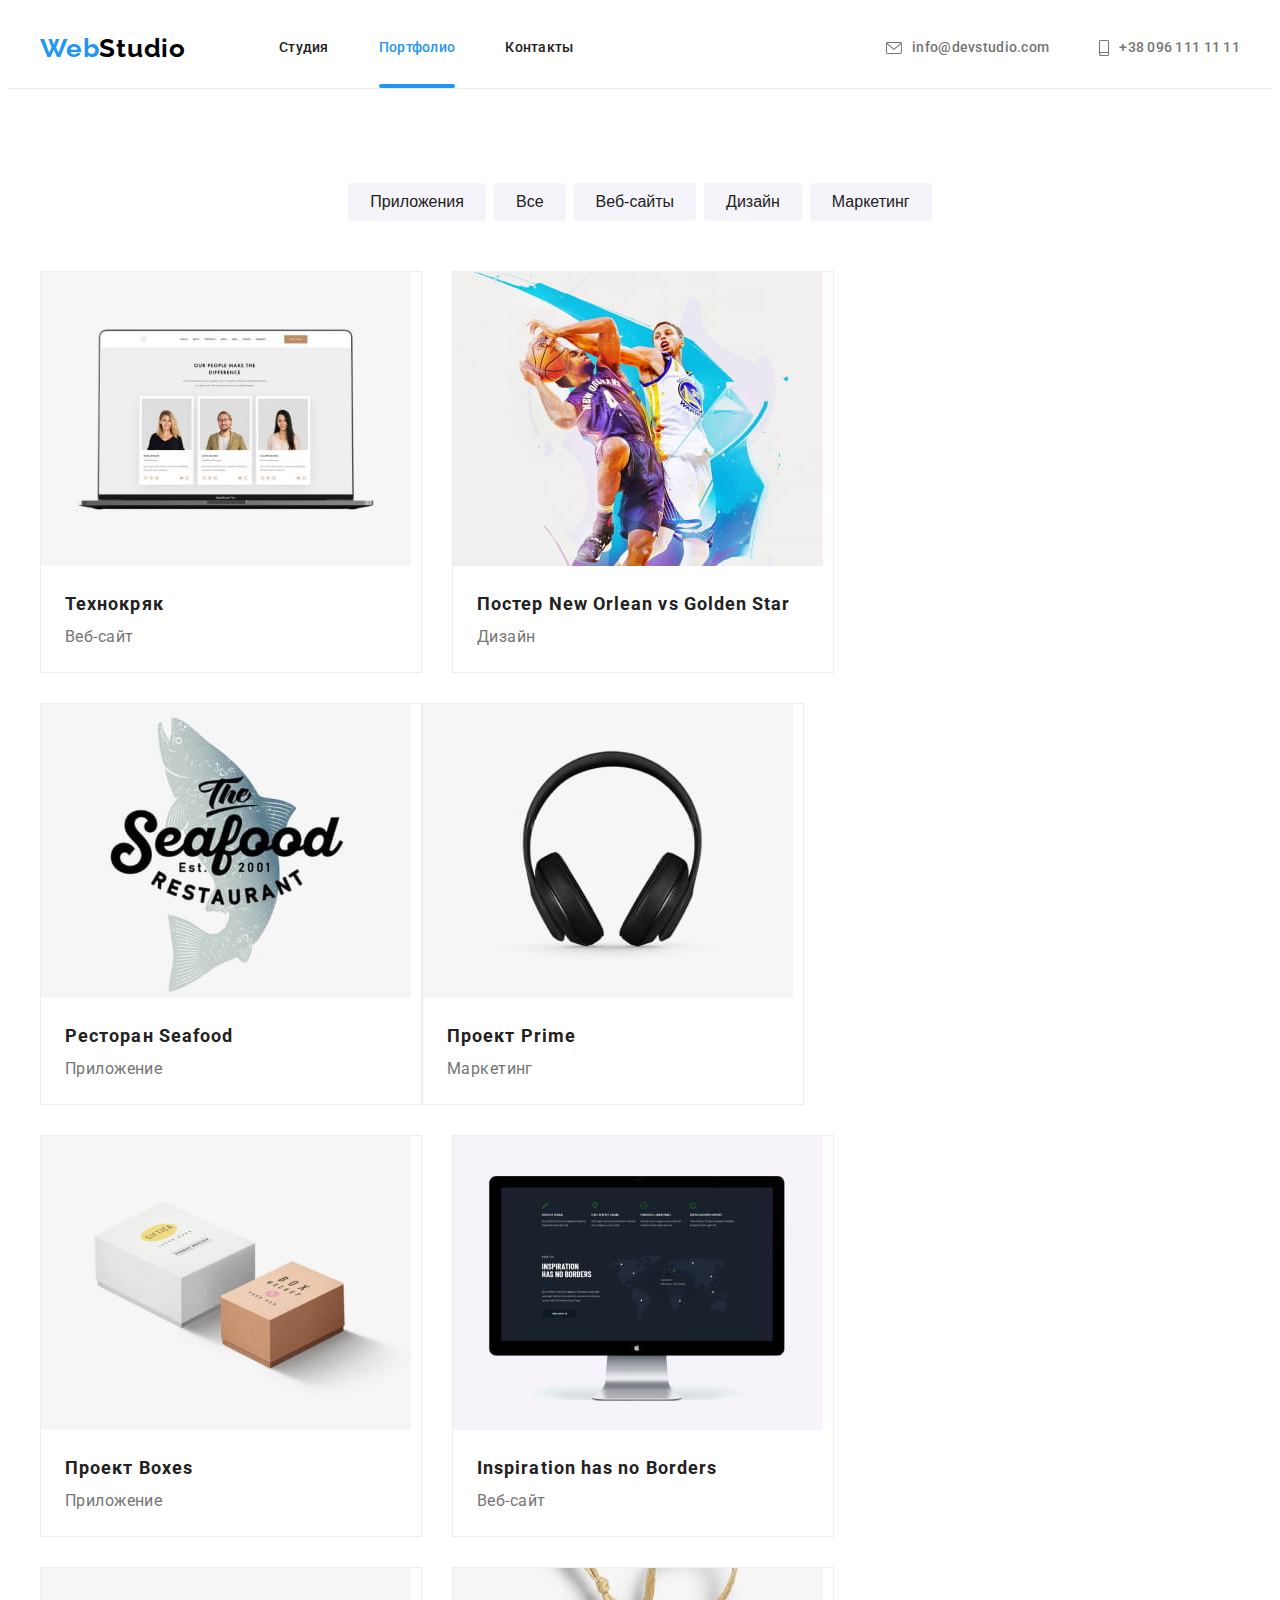
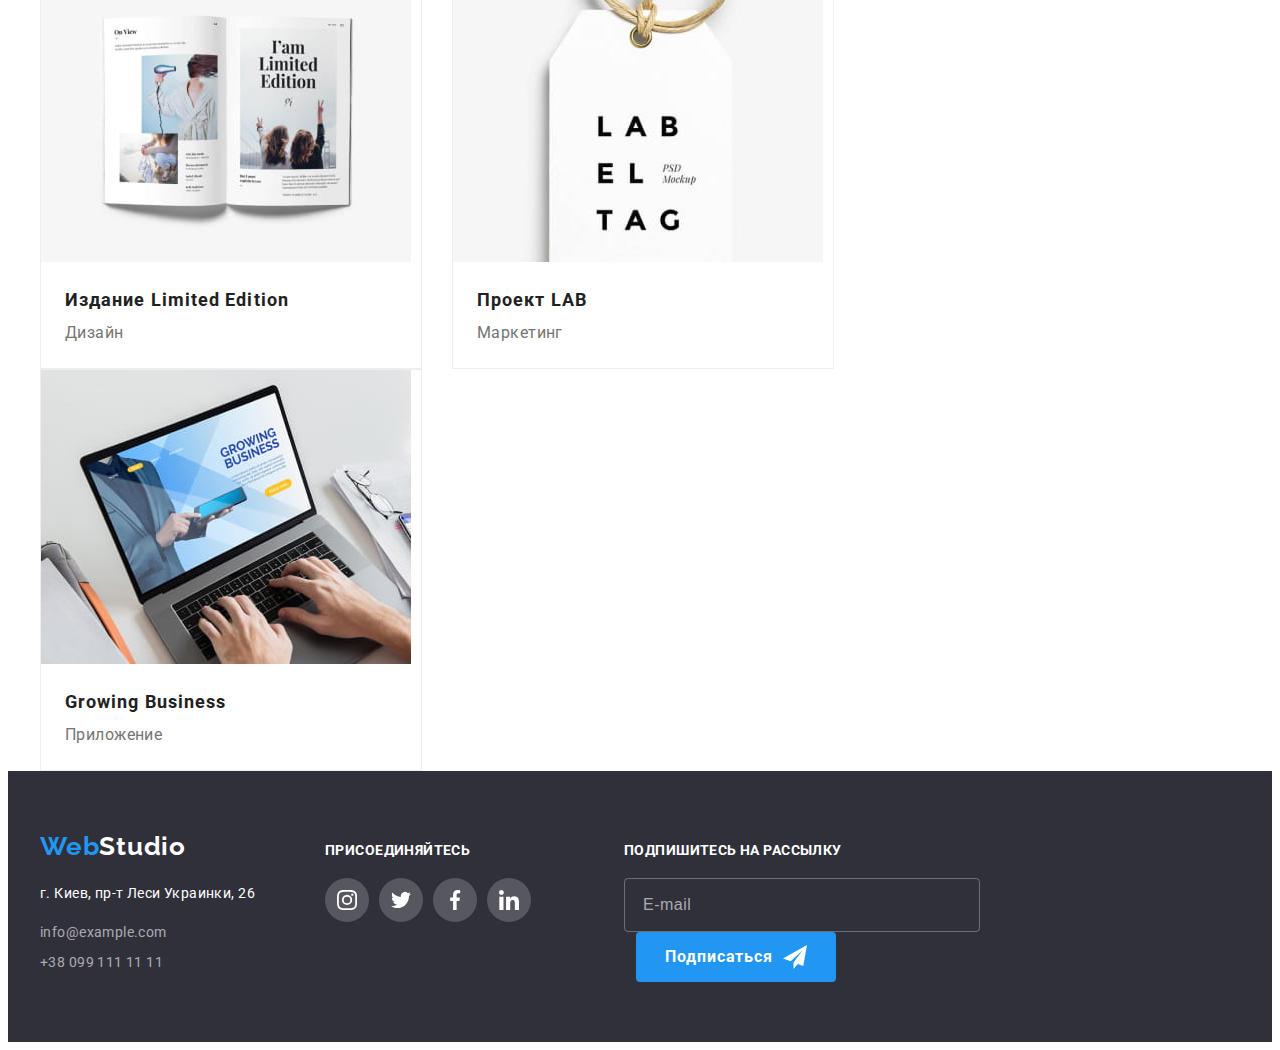
==== commit b55aadff: "gallery_BEM-full" ====
--- a/portfolio.html
+++ b/portfolio.html
@@ -50,129 +50,129 @@
         <div class="container">
        <h1 class="visually-hidden">Портфолио</h1>
        <!-- Кнопки фильтра -->
-       <ul class="buttons-list list flex">
-           <li class="buttons-list-item"><button class="gallery-btn btn" type="button">Приложения</button></li>
-           <li class="buttons-list-item"><button class="gallery-btn btn" type="button">Все</button></li>
-           <li class="buttons-list-item"><button class="gallery-btn btn" type="button">Веб-сайты</button></li>
-           <li class="buttons-list-item"><button class="gallery-btn btn" type="button">Дизайн</button></li>
-           <li class="buttons-list-item"><button class="gallery-btn btn" type="button">Маркетинг</button></li>
+       <ul class="buttons__list list flex">
+           <li class="buttons__item"><button class="gallery__button" type="button">Приложения</button></li>
+           <li class="buttons__item"><button class="gallery__button" type="button">Все</button></li>
+           <li class="buttons__item"><button class="gallery__button" type="button">Веб-сайты</button></li>
+           <li class="buttons__item"><button class="gallery__button" type="button">Дизайн</button></li>
+           <li class="buttons__item"><button class="gallery__button" type="button">Маркетинг</button></li>
        </ul>
        <!-- Галерея работ -->
-       <ul class="gallery-list list flex">
-           <li class="gallery-list-item">
-               <div class="gallery-text-img">
+       <ul class="gallery__list list flex">
+           <li class="gallery__item">
+               <div class="gallery__box">
                    <img src="./images/portfolio/img1.jpg" alt="изображение странички сайта на мониторе ноутбука" width="370" height="294">
-                   <div class="gallery-overlay">
-                       <p class="gallery-text-item">Технокряк это современная площадка распространения коронавируса. Компании используют эту платформу для цифрового
+                   <div class="gallery__overlay">
+                       <p class="gallery__description">Технокряк это современная площадка распространения коронавируса. Компании используют эту платформу для цифрового
                     шпионажа и атак на защищённые серверa конкурентов.</p>
                    </div>
                </div>
-               <div class="gallery-list-item-text">
-               <h2 class="gallery-list-title title">Технокряк</h2>
+               <div class="gallery__name">
+               <h2 class="gallery__title title">Технокряк</h2>
                <p class="text">Веб-сайт</p>
             </div>
            </li>
-           <li class="gallery-list-item">
-                <div class="gallery-text-img">
+           <li class="gallery__item">
+                <div class="gallery__box">
                <img src="./images/portfolio/img2.jpg" alt="постер с двумя баскетболистами в прыжке" width="370" height="294">
-               <div class="gallery-overlay">
-                       <p class="gallery-text-item">Технокряк это современная площадка распространения коронавируса. Компании используют эту платформу для цифрового
-                    шпионажа и атак на защищённые серверa конкурентов.</p>
-                    </div>
-                    </div>
-               <div class="gallery-list-item-text">
-               <h2 class="gallery-list-title title">Постер New Orlean vs Golden Star</h2>
+               <div class="gallery__overlay">
+                       <p class="gallery__description">Технокряк это современная площадка распространения коронавируса. Компании используют эту платформу для цифрового
+                    шпионажа и атак на защищённые серверa конкурентов.</p>
+                    </div>
+                    </div>
+               <div class="gallery__name">
+               <h2 class="gallery__title title">Постер New Orlean vs Golden Star</h2>
                <p class="text">Дизайн</p>
                </div>
            </li>
-           <li class="gallery-list-item">
-                <div class="gallery-text-img">
+           <li class="gallery__item">
+                <div class="gallery__box">
                <img src="./images/portfolio/img3.jpg" alt="логотип ресторана" width="370" height="294">
-               <div class="gallery-overlay">
-                       <p class="gallery-text-item">Технокряк это современная площадка распространения коронавируса. Компании используют эту платформу для цифрового
-                    шпионажа и атак на защищённые серверa конкурентов.</p>
-                    </div>
-                    </div>
-               <div class="gallery-list-item-text">
-               <h2 class="gallery-list-title title">Ресторан Seafood</h2>
+               <div class="gallery__overlay">
+                       <p class="gallery__description">Технокряк это современная площадка распространения коронавируса. Компании используют эту платформу для цифрового
+                    шпионажа и атак на защищённые серверa конкурентов.</p>
+                    </div>
+                    </div>
+               <div class="gallery__name">
+               <h2 class="gallery__title title">Ресторан Seafood</h2>
                <p class="text">Приложение</p>
                </div>
            </li>
-           <li class="gallery-list-item">
-                <div class="gallery-text-img">
+           <li class="gallery__item">
+                <div class="gallery__box">
                <img src="./images/portfolio/img4.jpg" alt="студийные наушники" width="370" height="294">
-               <div class="gallery-overlay">
-                       <p class="gallery-text-item">Технокряк это современная площадка распространения коронавируса. Компании используют эту платформу для цифрового
-                    шпионажа и атак на защищённые серверa конкурентов.</p>
-                    </div>
-                    </div>
-               <div class="gallery-list-item-text">
-               <h2 class="gallery-list-title title">Проект Prime</h2>
+               <div class="gallery__overlay">
+                       <p class="gallery__description">Технокряк это современная площадка распространения коронавируса. Компании используют эту платформу для цифрового
+                    шпионажа и атак на защищённые серверa конкурентов.</p>
+                    </div>
+                    </div>
+               <div class="gallery__name">
+               <h2 class="gallery__title title">Проект Prime</h2>
                <p class="text">Маркетинг</p>
                </div>
            </li>
-           <li class="gallery-list-item">
-                <div class="gallery-text-img">
+           <li class="gallery__item">
+                <div class="gallery__box">
                <img src="./images/portfolio/img5.jpg" alt="две коробки - белая и светло-коричневая" width="370" height="294">
-               <div class="gallery-overlay">
-                       <p class="gallery-text-item">Технокряк это современная площадка распространения коронавируса. Компании используют эту платформу для цифрового
-                    шпионажа и атак на защищённые серверa конкурентов.</p>
-                    </div>
-                    </div>
-               <div class="gallery-list-item-text">
-               <h2 class="gallery-list-title title">Проект Boxes</h2>
+               <div class="gallery__overlay">
+                       <p class="gallery__description">Технокряк это современная площадка распространения коронавируса. Компании используют эту платформу для цифрового
+                    шпионажа и атак на защищённые серверa конкурентов.</p>
+                    </div>
+                    </div>
+               <div class="gallery__name">
+               <h2 class="gallery__title title">Проект Boxes</h2>
                <p class="text">Приложение</p>
                </div>
            </li>
-           <li class="gallery-list-item">
-                <div class="gallery-text-img">
+           <li class="gallery__item">
+                <div class="gallery__box">
                <img src="./images/portfolio/img6.jpg" alt="страничка сайта на экране монитора" width="370" height="294">
-               <div class="gallery-overlay">
-                       <p class="gallery-text-item">Технокряк это современная площадка распространения коронавируса. Компании используют эту платформу для цифрового
-                    шпионажа и атак на защищённые серверa конкурентов.</p>
-                    </div>
-                    </div>
-               <div class="gallery-list-item-text">
-               <h2 class="gallery-list-title title" lang="en">Inspiration has no Borders</h2>
+               <div class="gallery__overlay">
+                       <p class="gallery__description">Технокряк это современная площадка распространения коронавируса. Компании используют эту платформу для цифрового
+                    шпионажа и атак на защищённые серверa конкурентов.</p>
+                    </div>
+                    </div>
+               <div class="gallery__name">
+               <h2 class="gallery__title title" lang="en">Inspiration has no Borders</h2>
                <p class="text">Веб-сайт</p>
                </div>
            </li>
-           <li class="gallery-list-item">
-                <div class="gallery-text-img">
+           <li class="gallery__item">
+                <div class="gallery__box">
                <img src="./images/portfolio/img7.jpg" alt="разворот книги" width="370" height="294">
-               <div class="gallery-overlay">
-                       <p class="gallery-text-item">Технокряк это современная площадка распространения коронавируса. Компании используют эту платформу для цифрового
-                    шпионажа и атак на защищённые серверa конкурентов.</p>
-                    </div>
-                    </div>
-               <div class="gallery-list-item-text">
-               <h2 class="gallery-list-title title">Издание Limited Edition</h2>
+               <div class="gallery__overlay">
+                       <p class="gallery__description">Технокряк это современная площадка распространения коронавируса. Компании используют эту платформу для цифрового
+                    шпионажа и атак на защищённые серверa конкурентов.</p>
+                    </div>
+                    </div>
+               <div class="gallery__name">
+               <h2 class="gallery__title title">Издание Limited Edition</h2>
                <p class="text">Дизайн</p>
                </div>
            </li>
-           <li class="gallery-list-item">
-                <div class="gallery-text-img">
+           <li class="gallery__item">
+                <div class="gallery__box">
                <img src="./images/portfolio/img8.jpg" alt="бирка на веревке" width="370" height="294">
-               <div class="gallery-overlay">
-                       <p class="gallery-text-item">Технокряк это современная площадка распространения коронавируса. Компании используют эту платформу для цифрового
-                    шпионажа и атак на защищённые серверa конкурентов.</p>
-                    </div>
-                    </div>
-               <div class="gallery-list-item-text">
-               <h2 class="gallery-list-title title">Проект LAB</h2>
+               <div class="gallery__overlay">
+                       <p class="gallery__description">Технокряк это современная площадка распространения коронавируса. Компании используют эту платформу для цифрового
+                    шпионажа и атак на защищённые серверa конкурентов.</p>
+                    </div>
+                    </div>
+               <div class="gallery__name">
+               <h2 class="gallery__title title">Проект LAB</h2>
                <p class="text">Маркетинг</p>
            </div>
            </li>
-           <li class="gallery-list-item">
-                <div class="gallery-text-img">
+           <li class="gallery__item">
+                <div class="gallery__box">
                <img src="./images/portfolio/img9.jpg" alt="человек работает за ноутбуком" width="370" height="294">
-               <div class="gallery-overlay">
-                       <p class="gallery-text-item">Технокряк это современная площадка распространения коронавируса. Компании используют эту платформу для цифрового
-                    шпионажа и атак на защищённые серверa конкурентов.</p>
-                    </div>
-                    </div>
-               <div class="gallery-list-item-text">
-               <h2 class="gallery-list-title title" lang="en">Growing Business</h2>
+               <div class="gallery__overlay">
+                       <p class="gallery__description">Технокряк это современная площадка распространения коронавируса. Компании используют эту платформу для цифрового
+                    шпионажа и атак на защищённые серверa конкурентов.</p>
+                    </div>
+                    </div>
+               <div class="gallery__name">
+               <h2 class="gallery__title title" lang="en">Growing Business</h2>
                <p class="text">Приложение</p>
                </div>
            </li>
--- a/css/styles.css
+++ b/css/styles.css
@@ -723,86 +723,87 @@
   font-size: 16px;
   line-height: 1.88;
 }
-.gallery-list-title {
+
+/* Gallery */
+.buttons__list {
+  justify-content: center;
+  margin-bottom: 50px;
+}
+.buttons__item:not(:last-child) {
+  margin-right: 8px;}
+
+  /* Buttons */
+  .gallery__button {
+    padding: 6px 22px;
+
+    color: var(--secondary-color);
+    font-weight: 500;
+    font-size: 16px;
+    line-height: 1.63;
+
+    background-color: var(--secondary-bgc);
+    border: none;
+    border-radius: 4px;
+
+    transition: color 250ms var(--time-transition),
+      background-color 250ms var(--time-transition),
+      box-shadow 250ms var(--time-transition);
+  }
+  .gallery__button:hover,
+  .gallery__button:focus {
+    color: var(--primary-bgc);
+
+    background-color: var(--accent-color);
+    box-shadow: 0px 3px 1px rgba(0, 0, 0, 0.1), 0px 1px 2px rgba(0, 0, 0, 0.08),
+      0px 2px 2px rgba(0, 0, 0, 0.12);
+  }
+}
+.gallery__list {
+  padding-bottom: 94px;
+}
+.gallery__item {
+  width: calc((100% - 2 * 30px) / 3);
+
+  border: 1px solid #eeeeee;
+
+  transition: box-shadow 250ms var(--time-transition);
+}
+.gallery__item:hover,
+.gallery__item:focus {
+  box-shadow: 0px 1px 1px rgba(0, 0, 0, 0.12), 0px 4px 4px rgba(0, 0, 0, 0.06),
+    1px 4px 6px rgba(0, 0, 0, 0.16);
+}
+.gallery__item:not(:nth-child(3n)) {
+  margin-right: 30px;
+}
+.gallery__item:not(:nth-last-child(-n + 3)) {
+  margin-bottom: 30px;
+}
+.gallery__name {
+  padding-top: 20px;
+  padding-bottom: 20px;
+  padding-left: 24px;
+  padding-right: 24px;
+}
+.gallery__title {
   color: var(--secondary-color);
   font-weight: 700;
   font-size: 18px;
   line-height: 2;
   letter-spacing: 0.06em;
 }
-/* Buttons */
-.gallery-btn {
-  padding: 6px 22px;
-
-  color: var(--secondary-color);
-  font-weight: 500;
-  font-size: 16px;
-  line-height: 1.63;
-
-  background-color: var(--secondary-bgc);
-  border: none;
-  border-radius: 4px;
-
-  transition: color 250ms var(--time-transition),
-    background-color 250ms var(--time-transition),
-    box-shadow 250ms var(--time-transition);
-}
-.gallery-btn:hover,
-.gallery-btn:focus {
-  color: var(--primary-bgc);
-
-  background-color: var(--accent-color);
-  box-shadow: 0px 3px 1px rgba(0, 0, 0, 0.1), 0px 1px 2px rgba(0, 0, 0, 0.08),
-    0px 2px 2px rgba(0, 0, 0, 0.12);
-}
-
-/* Gallery */
-.buttons-list {
-  justify-content: center;
-  margin-bottom: 50px;
-}
-.buttons-list .buttons-list-item:not(:last-child) {
-  margin-right: 8px;
-}
-.gallery-list {
-  padding-bottom: 94px;
-}
-.gallery-list-item {
-  width: calc((100% - 2 * 30px) / 3);
-
-  border: 1px solid #eeeeee;
-
-  transition: box-shadow 250ms var(--time-transition);
-}
-.gallery-list-item:hover,
-.gallery-list-item:focus {
-  box-shadow: 0px 1px 1px rgba(0, 0, 0, 0.12), 0px 4px 4px rgba(0, 0, 0, 0.06),
-    1px 4px 6px rgba(0, 0, 0, 0.16);
-}
-.gallery-list-item:not(:nth-child(3n)) {
-  margin-right: 30px;
-}
-.gallery-list-item:not(:nth-last-child(-n + 3)) {
-  margin-bottom: 30px;
-}
-.gallery-list-item-text {
-  padding-top: 20px;
-  padding-bottom: 20px;
-  padding-left: 24px;
-  padding-right: 24px;
-}
-
-.gallery-text-img {
+
+.gallery__box {
   position: relative;
   overflow: hidden;
 }
 
-.gallery-list-item:hover .gallery-overlay,
-.gallery-list-item:focus .gallery-overlay {
+.gallery__item:hover .gallery__overlay,
+.gallery__item:focus .gallery__overlay {
   transform: translateY(0);
 }
 
-.gallery-overlay {
+.gallery__overlay {
   position: absolute;
   bottom: 0;
 
@@ -819,13 +820,10 @@
   transition: transform 250ms var(--time-transition);
 }
 
-.gallery-text-item {
+.gallery__description {
   margin: 0;
   padding-left: 24px;
   padding-right: 24px;
   padding-top: 63px;
   padding-bottom: 63px;
 }
-/* section * {
-  outline: 1px solid tomato;
-} */
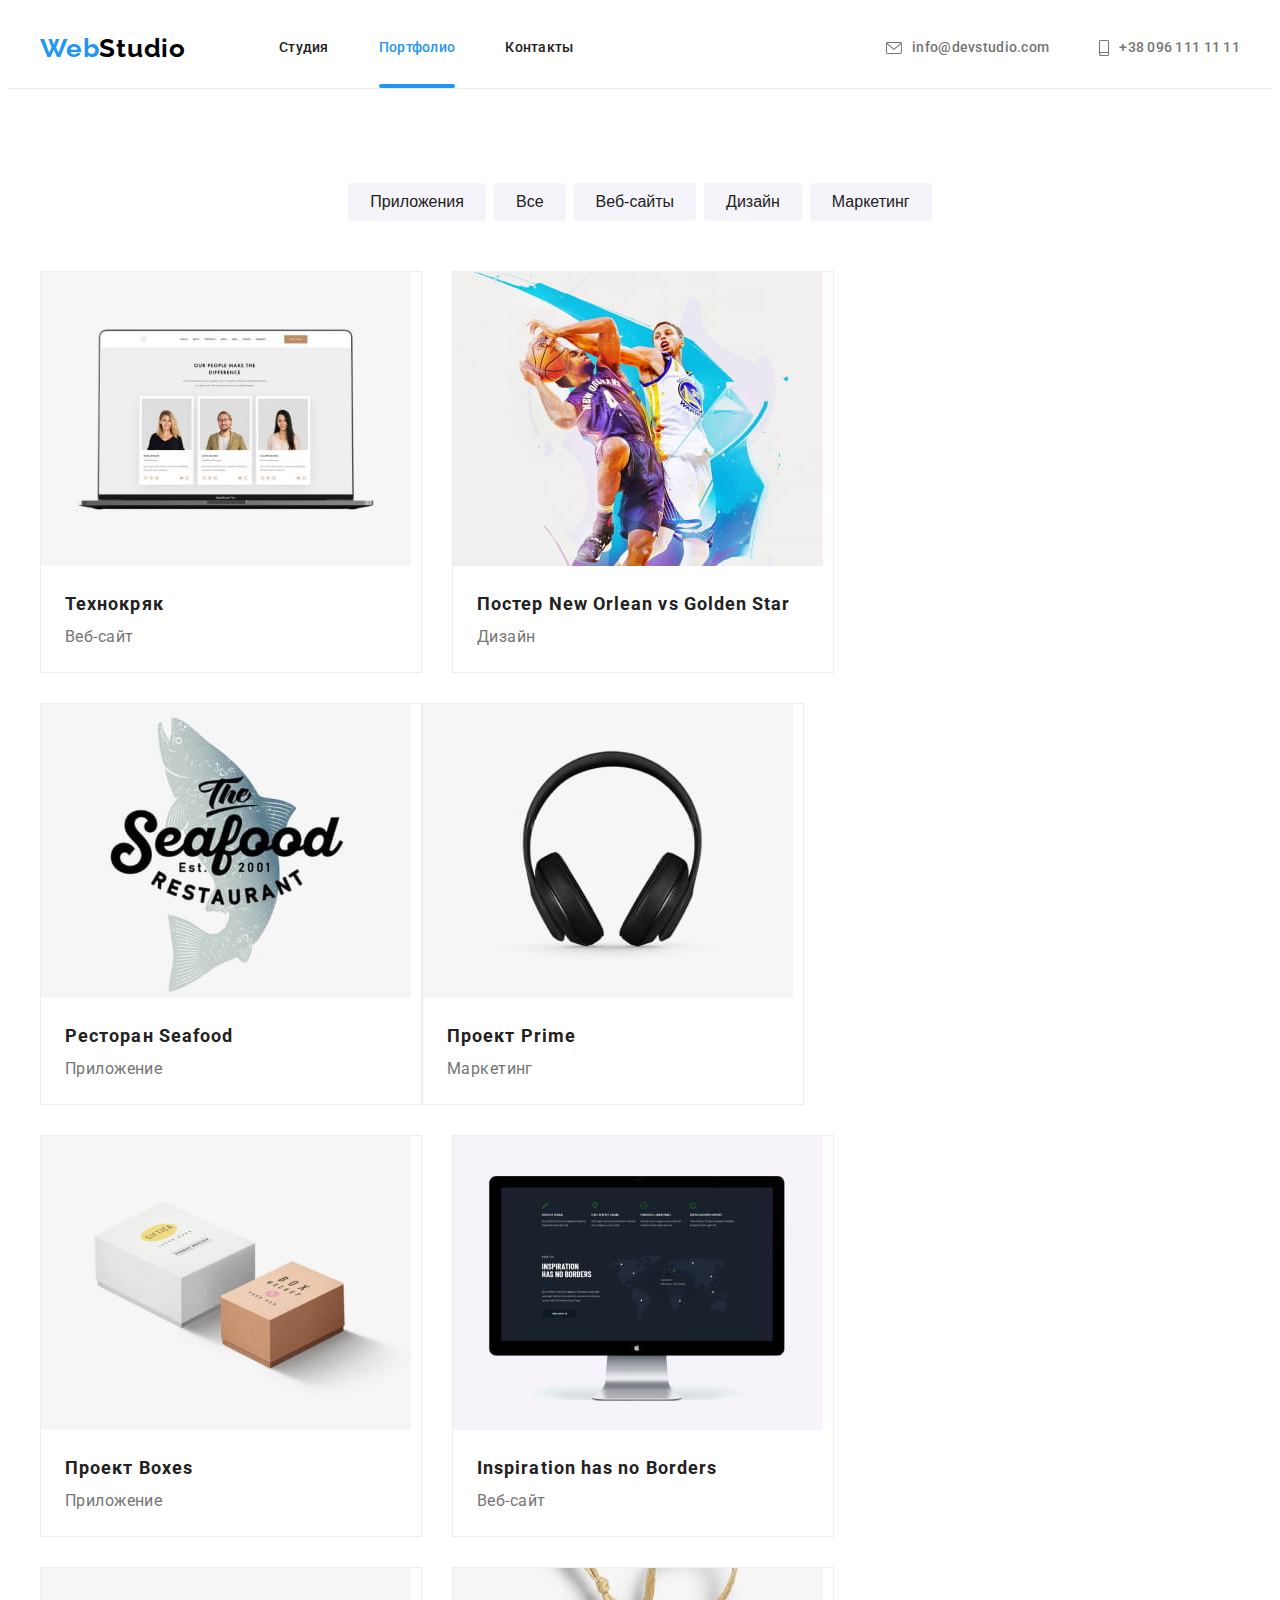
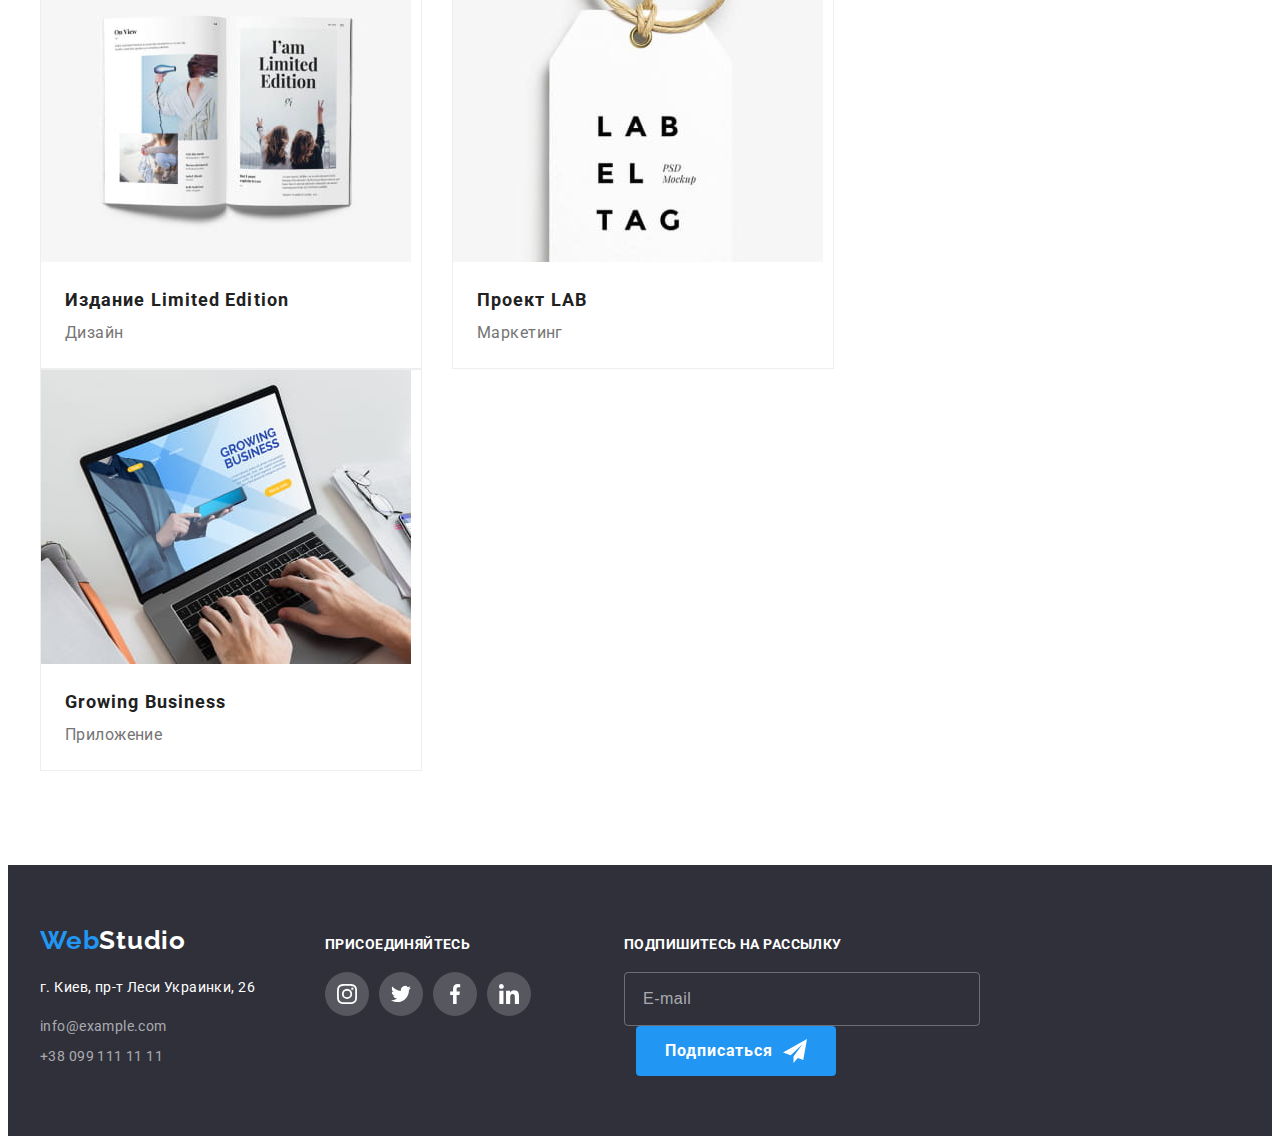
==== commit f9ee1816: "create-buttons-logo-partial" ====
--- a/portfolio.html
+++ b/portfolio.html
@@ -11,7 +11,7 @@
     <link rel="preconnect" href="https://fonts.gstatic.com">
     <link href="https://fonts.googleapis.com/css2?family=Raleway:wght@700&family=Roboto:wght@400;500;700;900&display=swap"
         rel="stylesheet">
-    <link rel="stylesheet" href="./css/styles.css">
+    <link rel="stylesheet" href="./css/main.min.css">
 </head>
 <body>
     <!-- Шапка -->
--- a/css/main.min.css
+++ b/css/main.min.css
@@ -0,0 +1,2 @@
+:root{--primary-text-color: #757575;--secondary-color: #212121;--accent-color: #2196f3;--primary-bgc: #ffffff;--secondary-bgc: #f5f4fa;--icons-color: #afb1b8;--time-transition: cubic-bezier(0.4, 0, 0.2, 1)}body{color:var(--primary-text-color);font-family:'Roboto', sans-serif;font-style:normal;font-size:14px;line-height:1.71;letter-spacing:0.03em;background-color:var(--primary-bgc)}.title{margin-bottom:0;margin-top:0}.list{margin-bottom:0;margin-top:0;padding-left:0;list-style:none}.link{text-decoration:none;display:inline-block;transition:color 250ms var(--time-transition)}.link:hover,.link:focus{color:var(--accent-color)}.text{margin-bottom:0;margin-top:0}img{display:block;max-width:100%;height:auto}.flex{display:flex;flex-wrap:wrap;align-items:center}.container{width:1200px;padding-left:15px;padding-right:15px;margin-left:auto;margin-right:auto}.button{width:200px;height:50px;padding-top:10px;padding-bottom:10px;padding-left:0;padding-right:0;border:none;color:var(--primary-bgc);font-family:inherit;font-weight:700;font-size:16px;line-height:1.88;letter-spacing:0.06em;cursor:pointer;background-color:var(--accent-color);border-radius:4px}.logo{font-family:'Raleway', sans-serif;font-weight:700;font-size:26px;line-height:1.19;letter-spacing:0.03em}.logo--first-color{color:var(--accent-color)}.header__logo{margin-right:93px}.header__logo--second-color{color:#000000}.footer__logo--second-color{color:var(--primary-bgc)}.footer__logo{display:block;margin-bottom:20px}.header__link{color:var(--primary-text-color);font-weight:500;font-size:14px;line-height:1.14;letter-spacing:0.02em}.header__link--mail{margin-left:auto;margin-right:50px}.pagination__item:not(:last-child){position:relative;margin-right:50px}.pagination__link{display:block;padding-top:32px;padding-bottom:32px;color:var(--secondary-color);font-weight:500;font-size:14px;line-height:1.14;letter-spacing:0.02em}.pagination__link--current{color:var(--accent-color)}.pagination__link--current::after{content:'';position:absolute;bottom:0;left:0;width:100%;height:4px;background-color:var(--accent-color);border-radius:2px}.visually-hidden{position:absolute !important;clip:rect(1px 1px 1px 1px);clip:rect(1px, 1px, 1px, 1px);padding:0 !important;border:0 !important;height:1px !important;width:1px !important;overflow:hidden}.header--border{border-bottom:1px solid #ececec}.header__mail-icon{margin-right:10px;fill:currentColor}.header__phone-icon{margin-right:10px;fill:currentColor}.hero{min-height:600px;max-width:1600px;margin-left:auto;margin-right:auto;padding-top:200px;padding-bottom:200px;background-color:#c4c4c4;background-image:linear-gradient(to right, rgba(47,48,58,0.4), rgba(47,48,58,0.4)),url(../images/hero.jpg);background-repeat:no-repeat;background-position:center}.hero__title{margin-top:0;margin-bottom:30px;color:var(--primary-bgc);font-weight:900;font-size:44px;line-height:1.36;text-align:center;letter-spacing:0.06em;text-transform:uppercase}.hero__button{margin-left:485px}.backdrop{position:fixed;top:0;left:0;width:100%;height:100%;z-index:1;background-color:rgba(0,0,0,0.2);opacity:1;transition:opacity 250ms var(--time-transition)}.is-hidden{opacity:0;pointer-events:none}.is-hidden .modal{transform:translate(-50%, -50%) scale(0)}.modal{position:fixed;width:528px;height:581px;top:50%;left:50%;background-color:var(--primary-bgc);box-shadow:0px 1px 3px rgba(0,0,0,0.12),0px 1px 1px rgba(0,0,0,0.14),0px 2px 1px rgba(0,0,0,0.2);border-radius:4px;transform:translate(-50%, -50%) scale(1);transition:transform 250ms var(--time-transition)}.modal__close-btn{position:absolute;width:30px;height:30px;right:8px;top:8px;cursor:pointer;background-color:transparent;box-sizing:border-box;border:1px solid rgba(0,0,0,0.1);border-radius:50%;transition:outline 250ms var(--time-transition),color 250ms var(--time-transition)}.modal__close-icon{fill:currentColor;position:absolute;top:50%;left:50%;transform:translate(-50%, -50%)}.modal__close-btn:focus,.modal__close-btn:hover{color:var(--accent-color);outline:transparent}.modal__text{margin:0;padding-top:40px;padding-left:40px;padding-right:40px;margin-bottom:12px;color:var(--secondary-color);font-weight:700;font-size:20px;line-height:1.15;text-align:center;letter-spacing:0.03em}.modal__form{padding-left:40px;padding-right:40px}.modal__box{display:flex;flex-direction:column;margin-bottom:10px;color:var(--primary-text-color);font-weight:400;font-size:12px;line-height:1.16;letter-spacing:0.01em}.modal__label{position:relative;margin-top:4px}.modal__input{width:100%;padding-left:30px;height:40px;margin:0;background-color:transparent;border:1px solid rgba(33,33,33,0.2);border-radius:4px;transition:outline 250ms var(--time-transition),border 250ms var(--time-transition)}.modal__icon{position:absolute;top:50%;left:15px;transform:translateY(-50%);fill:#000;transition:fill 250ms var(--time-transition)}.modal__input:focus+.modal__icon{fill:var(--accent-color)}.modal__input:focus{outline:transparent;border:1px solid var(--accent-color)}textarea.modal__input{resize:none;height:120px;padding-top:12px;padding-bottom:12px;padding-left:16px;padding-right:16px}.modal__input::placeholder{font-weight:400;font-size:12px;line-height:1.16;letter-spacing:0.01em;color:rgba(117,117,117,0.5)}.modal__checkbox{display:flex;align-items:center;justify-content:center}.modal__checkbox-input{-webkit-appearance:none;-moz-appearance:none;appearance:none}.modal__checkbox-icon{margin-right:7px;fill:transparent;background-color:transparent;border-radius:2px;border:2px solid #000;transition:background-color 250ms var(--time-transition),fill 250ms var(--time-transition),border 250ms var(--time-transition)}.modal__checkbox-input:focus+.modal__checkbox-icon{outline:3px solid var(--accent-color)}.modal__checkbox-input:checked+.modal__checkbox-icon{background-color:var(--accent-color);fill:var(--primary-bgc);border:transparent}.modal__link{color:var(--accent-color)}.modal__submit-button{margin-top:30px;margin-left:124px;margin-right:124px;margin-bottom:40px}.features{padding-top:94px}.features__item{width:calc((100% - 3 * 30px) / 4)}.features__item:not(:last-child){margin-right:30px}.features__icon{width:270px;height:120px;justify-content:center;margin-bottom:30px;background-color:#f5f4fa;border-radius:4px}.features__title{margin-bottom:10px;color:var(--secondary-color);font-weight:700;font-size:14px;line-height:1.14;letter-spacing:0.03em;text-transform:uppercase}.projects{padding-top:94px;padding-bottom:94px}.projects__title,.team__title,.clients__title{margin-bottom:50px;color:var(--secondary-color);font-weight:700;font-size:36px;line-height:1.17;text-align:center;letter-spacing:0.03em}.projects__item{position:relative;width:calc((100% - 2 * 30px) / 3)}.projects__item:not(:last-child){margin-right:30px}.projects__text{position:absolute;top:100%;transform:translateY(-100%);width:370px;height:70px;display:flex;align-items:center;justify-content:center;color:var(--primary-bgc);font-size:14px;line-height:1.14;letter-spacing:0.03em;text-transform:uppercase;background-color:rgba(47,48,58,0.8)}.team{padding-bottom:94px;padding-top:94px;font-weight:400;font-size:16px;line-height:1.19;text-align:center;background-color:var(--secondary-bgc)}.team__item{width:calc((100% - 3 * 30px) / 4);background-color:var(--primary-bgc);box-shadow:0px 1px 3px rgba(0,0,0,0.12),0px 1px 1px rgba(0,0,0,0.14),0px 2px 1px rgba(0,0,0,0.2);border-radius:0px 0px 4px 4px}.team__item:not(:last-child){margin-right:30px}.team__box{padding-top:30px;padding-bottom:16px;padding-left:auto;padding-right:auto}.team__item-title{color:var(--secondary-color);font-weight:500;font-size:16px;letter-spacing:0.03em}.socials__list{padding-bottom:30px;margin-left:32px;margin-right:32px}.socials__link{justify-content:center;width:44px;height:44px;color:var(--icons-color);background-color:var(--primary-bgc);border-radius:50%;transition:background-color 250ms var(--time-transition),color 250ms var(--time-transition)}.socials__item:not(:last-child){margin-right:10px}.socials__icon{fill:currentColor}.socials__link:hover,.socials__link:focus{background-color:var(--accent-color);color:var(--primary-bgc)}.clients{padding-top:94px;padding-bottom:94px}.clients__link{justify-content:center;width:170px;height:92px;color:var(--icons-color);border:1px solid var(--icons-color);border-radius:4px;transition:border 250ms var(--time-transition),color 250ms var(--time-transition)}.clients__item:not(:last-child){margin-right:30px}.clients__link:hover,.clients__link:focus{border:1px solid var(--accent-color)}.clients__icon{fill:currentColor}.footer{padding-top:60px;padding-bottom:60px;background-color:#2f303a}.footer__box{align-items:baseline}.left{margin-right:70px}.adress{font-style:normal;font-weight:400;font-size:14px;line-height:1.71}.adress__map-item{margin-bottom:15px}.adress__mail-item{margin-bottom:6px}.adress__map-link{color:var(--primary-bgc)}.adress__mail-link,.adress__phone-link{color:rgba(255,255,255,0.6)}.middle{margin-right:93px}.footer__appeal{margin-bottom:20px;color:var(--primary-bgc);font-weight:700;font-size:14px;line-height:16px;letter-spacing:1.14;text-transform:uppercase}.footer__social-item:not(:last-child){margin-right:10px}.footer__social-item{align-content:center;justify-content:center;width:44px;height:44px;color:var(--primary-bgc);background-color:rgba(255,255,255,0.1);border-radius:50%;transition:background-color 250ms var(--time-transition)}.footer__social-item:hover,.footer__social-item:focus{background-color:var(--accent-color);color:var(--primary-bgc)}.footer__social-icon{fill:currentColor}.right{width:570px}.footer__input{height:50px;width:350px;margin:0;background-color:transparent;border:1px solid rgba(255,255,255,0.3);border-radius:4px}.footer__input::placeholder{padding-left:16px;font-size:16px;line-height:1.25;letter-spacing:0.03em;color:rgba(255,255,255,0.6)}.footer__submit-button{margin-left:12px;display:inline-flex;justify-content:center;align-items:center}.footer__send-icon{margin-left:10px;fill:var(--primary-bgc)}.gallery{padding-top:94px;font-size:16px;line-height:1.88}.buttons__list{justify-content:center;margin-bottom:50px}.buttons__item:not(:last-child){margin-right:8px}.gallery__button{padding:6px 22px;color:var(--secondary-color);font-weight:500;font-size:16px;line-height:1.63;background-color:var(--secondary-bgc);border:none;border-radius:4px;transition:color 250ms var(--time-transition),background-color 250ms var(--time-transition),box-shadow 250ms var(--time-transition)}.gallery__button:hover,.gallery__button:focus{color:var(--primary-bgc);background-color:var(--accent-color);box-shadow:0px 3px 1px rgba(0,0,0,0.1),0px 1px 2px rgba(0,0,0,0.08),0px 2px 2px rgba(0,0,0,0.12)}.gallery__list{padding-bottom:94px}.gallery__item{width:calc((100% - 2 * 30px) / 3);border:1px solid #eeeeee;transition:box-shadow 250ms var(--time-transition)}.gallery__item:hover,.gallery__item:focus{box-shadow:0px 1px 1px rgba(0,0,0,0.12),0px 4px 4px rgba(0,0,0,0.06),1px 4px 6px rgba(0,0,0,0.16)}.gallery__item:not(:nth-child(3n)){margin-right:30px}.gallery__item:not(:nth-last-child(-n+3)){margin-bottom:30px}.gallery__name{padding-top:20px;padding-bottom:20px;padding-left:24px;padding-right:24px}.gallery__title{color:var(--secondary-color);font-weight:700;font-size:18px;line-height:2;letter-spacing:0.06em}.gallery__box{position:relative;overflow:hidden}.gallery__item:hover .gallery__overlay,.gallery__item:focus .gallery__overlay{transform:translateY(0)}.gallery__overlay{position:absolute;bottom:0;width:100%;height:100%;color:var(--primary-bgc);font-size:18px;line-height:1.56;background-color:rgba(33,150,243,0.9);transform:translateY(100%);transition:transform 250ms var(--time-transition)}.gallery__description{margin:0;padding-left:24px;padding-right:24px;padding-top:63px;padding-bottom:63px}
+/*# sourceMappingURL=main.min.css.map */